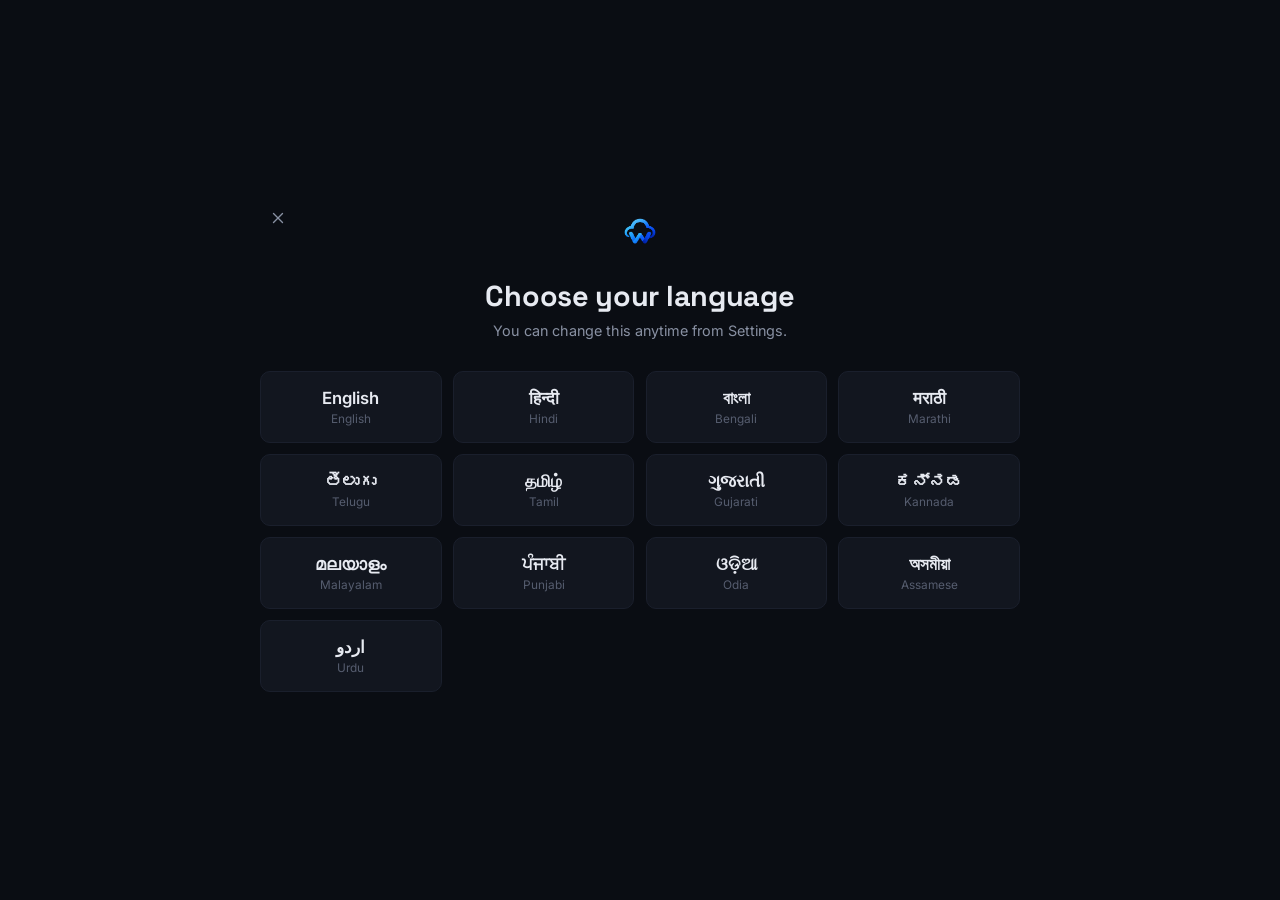
==== index.html @ 0826d4d5 "First Commit" ====
<!DOCTYPE html>
<html lang="en">
<head>
<meta charset="UTF-8">
<meta name="viewport" content="width=device-width, initial-scale=1.0, maximum-scale=1">
<title>WeatherGPT — AI Weather Intelligence & Disaster Response</title>
<link rel="icon" type="image/png" href="logo.png">
<link rel="preconnect" href="https://fonts.googleapis.com">
<link rel="preconnect" href="https://fonts.gstatic.com" crossorigin>
<link href="https://fonts.googleapis.com/css2?family=Space+Grotesk:wght@400;500;600;700&family=Inter:wght@400;500;600;700;800&family=IBM+Plex+Mono:wght@400;500;600&display=swap" rel="stylesheet">
<link rel="stylesheet" href="style.css">
</head>
<body>

<!-- ================= SPLASH / LOADING VIEW ================= -->
<section class="view-splash" id="view-splash" aria-hidden="true">
  <div class="splash-inner">
    <img src="logo.png" alt="WeatherGPT" class="splash-logo">
    <span class="splash-name">WeatherGPT</span>
  </div>
</section>

<svg xmlns="http://www.w3.org/2000/svg" style="display:none">
<symbol id="i-satellite" viewBox="0 0 24 24"><path d="m13.5 6.5-3.148-3.148a1.205 1.205 0 0 0-1.704 0L6.352 5.648a1.205 1.205 0 0 0 0 1.704L9.5 10.5" />
  <path d="M16.5 7.5 19 5" />
  <path d="m17.5 10.5 3.148 3.148a1.205 1.205 0 0 1 0 1.704l-2.296 2.296a1.205 1.205 0 0 1-1.704 0L13.5 14.5" />
  <path d="M9 21a6 6 0 0 0-6-6" />
  <path d="M9.352 10.648a1.205 1.205 0 0 0 0 1.704l2.296 2.296a1.205 1.205 0 0 0 1.704 0l4.296-4.296a1.205 1.205 0 0 0 0-1.704l-2.296-2.296a1.205 1.205 0 0 0-1.704 0z" /></symbol>
<symbol id="i-trending-up" viewBox="0 0 24 24"><path d="M16 7h6v6" />
  <path d="m22 7-8.5 8.5-5-5L2 17" /></symbol>
<symbol id="i-compass" viewBox="0 0 24 24"><circle cx="12" cy="12" r="10" />
  <path d="m16.24 7.76-1.804 5.411a2 2 0 0 1-1.265 1.265L7.76 16.24l1.804-5.411a2 2 0 0 1 1.265-1.265z" /></symbol>
<symbol id="i-alert-triangle" viewBox="0 0 24 24"><path d="m21.73 18-8-14a2 2 0 0 0-3.48 0l-8 14A2 2 0 0 0 4 21h16a2 2 0 0 0 1.73-3" />
  <path d="M12 9v4" />
  <path d="M12 17h.01" /></symbol>
<symbol id="i-backpack" viewBox="0 0 24 24"><path d="M4 10a4 4 0 0 1 4-4h8a4 4 0 0 1 4 4v10a2 2 0 0 1-2 2H6a2 2 0 0 1-2-2z" />
  <path d="M8 10h8" />
  <path d="M8 18h8" />
  <path d="M8 22v-6a2 2 0 0 1 2-2h4a2 2 0 0 1 2 2v6" />
  <path d="M9 6V4a2 2 0 0 1 2-2h2a2 2 0 0 1 2 2v2" /></symbol>
<symbol id="i-wheat" viewBox="0 0 24 24"><path d="M2 22 16 8" />
  <path d="M3.47 12.53 5 11l1.53 1.53a3.5 3.5 0 0 1 0 4.94L5 19l-1.53-1.53a3.5 3.5 0 0 1 0-4.94Z" />
  <path d="M7.47 8.53 9 7l1.53 1.53a3.5 3.5 0 0 1 0 4.94L9 15l-1.53-1.53a3.5 3.5 0 0 1 0-4.94Z" />
  <path d="M11.47 4.53 13 3l1.53 1.53a3.5 3.5 0 0 1 0 4.94L13 11l-1.53-1.53a3.5 3.5 0 0 1 0-4.94Z" />
  <path d="M20 2h2v2a4 4 0 0 1-4 4h-2V6a4 4 0 0 1 4-4Z" />
  <path d="M11.47 17.47 13 19l-1.53 1.53a3.5 3.5 0 0 1-4.94 0L5 19l1.53-1.53a3.5 3.5 0 0 1 4.94 0Z" />
  <path d="M15.47 13.47 17 15l-1.53 1.53a3.5 3.5 0 0 1-4.94 0L9 15l1.53-1.53a3.5 3.5 0 0 1 4.94 0Z" />
  <path d="M19.47 9.47 21 11l-1.53 1.53a3.5 3.5 0 0 1-4.94 0L13 11l1.53-1.53a3.5 3.5 0 0 1 4.94 0Z" /></symbol>
<symbol id="i-footprints" viewBox="0 0 24 24"><path d="M4 16v-2.38C4 11.5 2.97 10.5 3 8c.03-2.72 1.49-6 4.5-6C9.37 2 10 3.8 10 5.5c0 3.11-2 5.66-2 8.68V16a2 2 0 1 1-4 0Z" />
  <path d="M20 20v-2.38c0-2.12 1.03-3.12 1-5.62-.03-2.72-1.49-6-4.5-6C14.63 6 14 7.8 14 9.5c0 3.11 2 5.66 2 8.68V20a2 2 0 1 0 4 0Z" />
  <path d="M16 17h4" />
  <path d="M4 13h4" /></symbol>
<symbol id="i-plane" viewBox="0 0 24 24"><path d="M17.8 19.2 16 11l3.5-3.5C21 6 21.5 4 21 3c-1-.5-3 0-4.5 1.5L13 8 4.8 6.2c-.5-.1-.9.1-1.1.5l-.3.5c-.2.5-.1 1 .3 1.3L9 12l-2 3H4l-1 1 3 2 2 3 1-1v-3l3-2 3.5 5.3c.3.4.8.5 1.3.3l.5-.2c.4-.3.6-.7.5-1.2z" /></symbol>
<symbol id="i-waves" viewBox="0 0 24 24"><path d="M2 12q2.5 2 5 0t5 0 5 0 5 0" />
  <path d="M2 19q2.5 2 5 0t5 0 5 0 5 0" />
  <path d="M2 5q2.5 2 5 0t5 0 5 0 5 0" /></symbol>
<symbol id="i-party-popper" viewBox="0 0 24 24"><path d="M5.8 11.3 2 22l10.7-3.79" />
  <path d="M4 3h.01" />
  <path d="M22 8h.01" />
  <path d="M15 2h.01" />
  <path d="M22 20h.01" />
  <path d="m22 2-2.24.75a2.9 2.9 0 0 0-1.96 3.12c.1.86-.57 1.63-1.45 1.63h-.38c-.86 0-1.6.6-1.76 1.44L14 10" />
  <path d="m22 13-.82-.33c-.86-.34-1.82.2-1.98 1.11c-.11.7-.72 1.22-1.43 1.22H17" />
  <path d="m11 2 .33.82c.34.86-.2 1.82-1.11 1.98C9.52 4.9 9 5.52 9 6.23V7" />
  <path d="M11 13c1.93 1.93 2.83 4.17 2 5-.83.83-3.07-.07-5-2-1.93-1.93-2.83-4.17-2-5 .83-.83 3.07.07 5 2Z" /></symbol>
<symbol id="i-flask-conical" viewBox="0 0 24 24"><path d="M14 2v6a2 2 0 0 0 .245.96l5.51 10.08A2 2 0 0 1 18 22H6a2 2 0 0 1-1.755-2.96l5.51-10.08A2 2 0 0 0 10 8V2" />
  <path d="M6.453 15h11.094" />
  <path d="M8.5 2h7" /></symbol>
<symbol id="i-landmark" viewBox="0 0 24 24"><path d="M10 18v-7" />
  <path d="M11.119 2.205a2 2 0 0 1 1.762 0l7.84 3.846A.5.5 0 0 1 20.5 7h-17a.5.5 0 0 1-.22-.949z" />
  <path d="M14 18v-7" />
  <path d="M18 18v-7" />
  <path d="M3 22h18" />
  <path d="M6 18v-7" /></symbol>
<symbol id="i-ambulance" viewBox="0 0 24 24"><path d="M10 10H6" />
  <path d="M14 18V6a2 2 0 0 0-2-2H4a2 2 0 0 0-2 2v11a1 1 0 0 0 1 1h2" />
  <path d="M19 18h2a1 1 0 0 0 1-1v-3.28a1 1 0 0 0-.684-.948l-1.923-.641a1 1 0 0 1-.578-.502l-1.539-3.076A1 1 0 0 0 16.382 8H14" />
  <path d="M8 8v4" />
  <path d="M9 18h6" />
  <circle cx="17" cy="18" r="2" />
  <circle cx="7" cy="18" r="2" /></symbol>
<symbol id="i-users" viewBox="0 0 24 24"><path d="M16 21v-2a4 4 0 0 0-4-4H6a4 4 0 0 0-4 4v2" />
  <path d="M16 3.128a4 4 0 0 1 0 7.744" />
  <path d="M22 21v-2a4 4 0 0 0-3-3.87" />
  <circle cx="9" cy="7" r="4" /></symbol>
<symbol id="i-lock" viewBox="0 0 24 24"><rect width="18" height="11" x="3" y="11" rx="2" ry="2" />
  <path d="M7 11V7a5 5 0 0 1 10 0v4" /></symbol>
<symbol id="i-map-pin" viewBox="0 0 24 24"><path d="M20 10c0 4.993-5.539 10.193-7.399 11.799a1 1 0 0 1-1.202 0C9.539 20.193 4 14.993 4 10a8 8 0 0 1 16 0" />
  <circle cx="12" cy="10" r="3" /></symbol>
<symbol id="i-globe" viewBox="0 0 24 24"><circle cx="12" cy="12" r="10" />
  <path d="M12 2a14.5 14.5 0 0 0 0 20 14.5 14.5 0 0 0 0-20" />
  <path d="M2 12h20" /></symbol>
<symbol id="i-home" viewBox="0 0 24 24"><path d="M15 21v-8a1 1 0 0 0-1-1h-4a1 1 0 0 0-1 1v8" />
  <path d="M3 10a2 2 0 0 1 .709-1.528l7-6a2 2 0 0 1 2.582 0l7 6A2 2 0 0 1 21 10v9a2 2 0 0 1-2 2H5a2 2 0 0 1-2-2z" /></symbol>
<symbol id="i-message-circle" viewBox="0 0 24 24"><path d="M2.992 16.342a2 2 0 0 1 .094 1.167l-1.065 3.29a1 1 0 0 0 1.236 1.168l3.413-.998a2 2 0 0 1 1.099.092 10 10 0 1 0-4.777-4.719" /></symbol>
<symbol id="i-map" viewBox="0 0 24 24"><path d="M14.106 5.553a2 2 0 0 0 1.788 0l3.659-1.83A1 1 0 0 1 21 4.619v12.764a1 1 0 0 1-.553.894l-4.553 2.277a2 2 0 0 1-1.788 0l-4.212-2.106a2 2 0 0 0-1.788 0l-3.659 1.83A1 1 0 0 1 3 19.381V6.618a1 1 0 0 1 .553-.894l4.553-2.277a2 2 0 0 1 1.788 0z" />
  <path d="M15 5.764v15" />
  <path d="M9 3.236v15" /></symbol>
<symbol id="i-bell" viewBox="0 0 24 24"><path d="M10.268 21a2 2 0 0 0 3.464 0" />
  <path d="M3.262 15.326A1 1 0 0 0 4 17h16a1 1 0 0 0 .74-1.673C19.41 13.956 18 12.499 18 8A6 6 0 0 0 6 8c0 4.499-1.411 5.956-2.738 7.326" /></symbol>
<symbol id="i-bar-chart-3" viewBox="0 0 24 24"><path d="M3 3v16a2 2 0 0 0 2 2h16" />
  <path d="M18 17V9" />
  <path d="M13 17V5" />
  <path d="M8 17v-3" /></symbol>
<symbol id="i-menu" viewBox="0 0 24 24"><path d="M4 5h16" />
  <path d="M4 12h16" />
  <path d="M4 19h16" /></symbol>
<symbol id="i-x" viewBox="0 0 24 24"><path d="M18 6 6 18" />
  <path d="m6 6 12 12" /></symbol>
<symbol id="i-mic" viewBox="0 0 24 24"><path d="M12 19v3" />
  <path d="M19 10v2a7 7 0 0 1-14 0v-2" />
  <rect x="9" y="2" width="6" height="13" rx="3" /></symbol>
<symbol id="i-send" viewBox="0 0 24 24"><path d="M14.536 21.686a.5.5 0 0 0 .937-.024l6.5-19a.496.496 0 0 0-.635-.635l-19 6.5a.5.5 0 0 0-.024.937l7.93 3.18a2 2 0 0 1 1.112 1.11z" />
  <path d="m21.854 2.147-10.94 10.939" /></symbol>
<symbol id="i-cloud-rain" viewBox="0 0 24 24"><path d="M4 14.899A7 7 0 1 1 15.71 8h1.79a4.5 4.5 0 0 1 2.5 8.242" />
  <path d="M16 14v6" />
  <path d="M8 14v6" />
  <path d="M12 16v6" /></symbol>
<symbol id="i-zap" viewBox="0 0 24 24"><path d="M15.914 4a1.5 1.5 0 00-2.474-1.561l-9 9A1.5 1.5 0 005.5 14h4.002a.5.5 0 01.471.666L8.086 20a1.5 1.5 0 002.475 1.56l9-9A1.5 1.5 0 0018.5 10h-3.997a.5.5 0 01-.472-.667z" /></symbol>
<symbol id="i-wind" viewBox="0 0 24 24"><path d="M12.8 19.6A2 2 0 1 0 14 16H2" />
  <path d="M17.5 8a2.5 2.5 0 1 1 2 4H2" />
  <path d="M9.8 4.4A2 2 0 1 1 11 8H2" /></symbol>
<symbol id="i-tent" viewBox="0 0 24 24"><path d="M3.5 21 14 3" />
  <path d="M20.5 21 10 3" />
  <path d="M15.5 21 12 15l-3.5 6" />
  <path d="M2 21h20" /></symbol>
<symbol id="i-umbrella" viewBox="0 0 24 24"><path d="M12 13v7a2 2 0 0 0 4 0" />
  <path d="M12 2v2" />
  <path d="M20.992 13a1 1 0 0 0 .97-1.274 10.284 10.284 0 0 0-19.923 0A1 1 0 0 0 3 13z" /></symbol>
<symbol id="i-activity" viewBox="0 0 24 24"><path d="M22 12h-2.48a2 2 0 0 0-1.93 1.46l-2.35 8.36a.25.25 0 0 1-.48 0L9.24 2.18a.25.25 0 0 0-.48 0l-2.35 8.36A2 2 0 0 1 4.49 12H2" /></symbol>
<symbol id="i-thermometer" viewBox="0 0 24 24"><path d="M14 4v10.54a4 4 0 1 1-4 0V4a2 2 0 0 1 4 0Z" /></symbol>
<symbol id="i-snowflake" viewBox="0 0 24 24"><path d="m10 20-1.25-2.5L6 18" />
  <path d="M10 4 8.75 6.5 6 6" />
  <path d="m14 20 1.25-2.5L18 18" />
  <path d="m14 4 1.25 2.5L18 6" />
  <path d="m17 21-3-6h-4" />
  <path d="m17 3-3 6 1.5 3" />
  <path d="M2 12h6.5L10 9" />
  <path d="m20 10-1.5 2 1.5 2" />
  <path d="M22 12h-6.5L14 15" />
  <path d="m4 10 1.5 2L4 14" />
  <path d="m7 21 3-6-1.5-3" />
  <path d="m7 3 3 6h4" /></symbol>
<symbol id="i-luggage" viewBox="0 0 24 24"><path d="M6 20a2 2 0 0 1-2-2V8a2 2 0 0 1 2-2h12a2 2 0 0 1 2 2v10a2 2 0 0 1-2 2" />
  <path d="M8 18V4a2 2 0 0 1 2-2h4a2 2 0 0 1 2 2v14" />
  <path d="M10 20h4" />
  <circle cx="16" cy="20" r="2" />
  <circle cx="8" cy="20" r="2" /></symbol>
<symbol id="i-cloud-fog" viewBox="0 0 24 24"><path d="M4 14.899A7 7 0 1 1 15.71 8h1.79a4.5 4.5 0 0 1 2.5 8.242" />
  <path d="M16 17H7" />
  <path d="M17 21H9" /></symbol>
<symbol id="i-clock" viewBox="0 0 24 24"><circle cx="12" cy="12" r="10" />
  <path d="M12 6v6l4 2" /></symbol>
<symbol id="i-bar-chart" viewBox="0 0 24 24"><path d="M5 21v-6" />
  <path d="M12 21V9" />
  <path d="M19 21V3" /></symbol>
<symbol id="i-calculator" viewBox="0 0 24 24"><rect width="16" height="20" x="4" y="2" rx="2" />
  <line x1="8" x2="16" y1="6" y2="6" />
  <line x1="16" x2="16" y1="14" y2="18" />
  <path d="M16 10h.01" />
  <path d="M12 10h.01" />
  <path d="M8 10h.01" />
  <path d="M12 14h.01" />
  <path d="M8 14h.01" />
  <path d="M12 18h.01" />
  <path d="M8 18h.01" /></symbol>
<symbol id="i-folder" viewBox="0 0 24 24"><path d="M20 20a2 2 0 0 0 2-2V8a2 2 0 0 0-2-2h-7.9a2 2 0 0 1-1.69-.9L9.6 3.9A2 2 0 0 0 7.93 3H4a2 2 0 0 0-2 2v13a2 2 0 0 0 2 2Z" /></symbol>
<symbol id="i-radio-tower" viewBox="0 0 24 24"><path d="M4.9 16.1C1 12.2 1 5.8 4.9 1.9" />
  <path d="M7.8 4.7a6.14 6.14 0 0 0-.8 7.5" />
  <circle cx="12" cy="9" r="2" />
  <path d="M16.2 4.8c2 2 2.26 5.11.8 7.47" />
  <path d="M19.1 1.9a9.96 9.96 0 0 1 0 14.1" />
  <path d="M9.5 18h5" />
  <path d="m8 22 4-11 4 11" /></symbol>
<symbol id="i-triangle-alert" viewBox="0 0 24 24"><path d="m21.73 18-8-14a2 2 0 0 0-3.48 0l-8 14A2 2 0 0 0 4 21h16a2 2 0 0 0 1.73-3" />
  <path d="M12 9v4" />
  <path d="M12 17h.01" /></symbol>
<symbol id="i-hand" viewBox="0 0 24 24"><path d="M18 11V6a2 2 0 0 0-2-2a2 2 0 0 0-2 2" />
  <path d="M14 10V4a2 2 0 0 0-2-2a2 2 0 0 0-2 2v2" />
  <path d="M10 10.5V6a2 2 0 0 0-2-2a2 2 0 0 0-2 2v8" />
  <path d="M18 8a2 2 0 1 1 4 0v6a8 8 0 0 1-8 8h-2c-2.8 0-4.5-.86-5.99-2.34l-3.6-3.6a2 2 0 0 1 2.83-2.82L7 15" /></symbol>
<symbol id="i-sun" viewBox="0 0 24 24"><circle cx="12" cy="12" r="4" />
  <path d="M12 2v2" />
  <path d="M12 20v2" />
  <path d="m4.93 4.93 1.41 1.41" />
  <path d="m17.66 17.66 1.41 1.41" />
  <path d="M2 12h2" />
  <path d="M20 12h2" />
  <path d="m6.34 17.66-1.41 1.41" />
  <path d="m19.07 4.93-1.41 1.41" /></symbol>
<symbol id="i-cloud-sun" viewBox="0 0 24 24"><path d="M12 2v2" />
  <path d="m4.93 4.93 1.41 1.41" />
  <path d="M20 12h2" />
  <path d="m19.07 4.93-1.41 1.41" />
  <path d="M15.947 12.65a4 4 0 0 0-5.925-4.128" />
  <path d="M13 22H7a5 5 0 1 1 4.9-6H13a3 3 0 0 1 0 6Z" /></symbol>
<symbol id="i-cloud" viewBox="0 0 24 24"><path d="M17.5 19H9a7 7 0 1 1 6.71-9h1.79a4.5 4.5 0 1 1 0 9Z" /></symbol>
<symbol id="i-cloud-lightning" viewBox="0 0 24 24"><path d="M6 16.326A7 7 0 1 1 15.71 8h1.79a4.5 4.5 0 0 1 .5 8.973" />
  <path d="m13 12-3 5h4l-3 5" /></symbol>
<symbol id="i-moon" viewBox="0 0 24 24"><path d="M20.985 12.486a9 9 0 1 1-9.473-9.472c.405-.022.617.46.402.803a6 6 0 0 0 8.268 8.268c.344-.215.825-.004.803.401" /></symbol>
<symbol id="i-check" viewBox="0 0 24 24"><path d="M20 6 9 17l-5-5" /></symbol>
<symbol id="i-droplet" viewBox="0 0 24 24"><path d="M12 22a7 7 0 0 0 7-7c0-2-1-3.9-3-5.5s-3.5-4-4-6.5c-.5 2.5-2 4.9-4 6.5C6 11.1 5 13 5 15a7 7 0 0 0 7 7z" /></symbol>
<symbol id="i-droplets" viewBox="0 0 24 24"><path d="M7 16.3c2.2 0 4-1.83 4-4.05 0-1.16-.57-2.26-1.71-3.19S7.29 6.75 7 5.3c-.29 1.45-1.14 2.84-2.29 3.76S3 11.1 3 12.25c0 2.22 1.8 4.05 4 4.05z" />
  <path d="M12.56 6.6A10.97 10.97 0 0 0 14 3.02c.5 2.5 2 4.9 4 6.5s3 3.5 3 5.5a6.98 6.98 0 0 1-11.91 4.97" /></symbol>
<symbol id="i-shield-check" viewBox="0 0 24 24"><path d="M20 13c0 5-3.5 7.5-7.66 8.95a1 1 0 0 1-.67-.01C7.5 20.5 4 18 4 13V6a1 1 0 0 1 1-1c2 0 4.5-1.2 6.24-2.72a1.17 1.17 0 0 1 1.52 0C14.51 3.81 17 5 19 5a1 1 0 0 1 1 1z" />
  <path d="m9 12 2 2 4-4" /></symbol>
<symbol id="i-building-2" viewBox="0 0 24 24"><path d="M10 12h4" />
  <path d="M10 8h4" />
  <path d="M14 21v-3a2 2 0 0 0-4 0v3" />
  <path d="M6 10H4a2 2 0 0 0-2 2v7a2 2 0 0 0 2 2h16a2 2 0 0 0 2-2V9a2 2 0 0 0-2-2h-2" />
  <path d="M6 21V5a2 2 0 0 1 2-2h8a2 2 0 0 1 2 2v16" /></symbol>
<symbol id="i-route" viewBox="0 0 24 24"><circle cx="6" cy="19" r="3" />
  <path d="M9 19h8.5a3.5 3.5 0 0 0 0-7h-11a3.5 3.5 0 0 1 0-7H15" />
  <circle cx="18" cy="5" r="3" /></symbol>
<symbol id="i-navigation" viewBox="0 0 24 24"><polygon points="3 11 22 2 13 21 11 13 3 11" /></symbol>
<symbol id="i-siren" viewBox="0 0 24 24"><path d="M7 18v-6a5 5 0 1 1 10 0v6" />
  <path d="M5 21a1 1 0 0 0 1 1h12a1 1 0 0 0 1-1v-1a2 2 0 0 0-2-2H7a2 2 0 0 0-2 2z" />
  <path d="M21 12h1" />
  <path d="M18.5 4.5 18 5" />
  <path d="M2 12h1" />
  <path d="M12 2v1" />
  <path d="m4.929 4.929.707.707" />
  <path d="M12 12v6" /></symbol>
<symbol id="i-check-circle" viewBox="0 0 24 24"><path d="M21.801 10A10 10 0 1 1 17 3.335" />
  <path d="m9 11 3 3L22 4" /></symbol>
<symbol id="i-chevron-down" viewBox="0 0 24 24"><path d="m6 9 6 6 6-6" /></symbol>
<symbol id="i-chevron-right" viewBox="0 0 24 24"><path d="m9 18 6-6-6-6" /></symbol>
<symbol id="i-edit-3" viewBox="0 0 24 24"><path d="M13 21h8" />
  <path d="M21.174 6.812a1 1 0 0 0-3.986-3.987L3.842 16.174a2 2 0 0 0-.5.83l-1.321 4.352a.5.5 0 0 0 .623.622l4.353-1.32a2 2 0 0 0 .83-.497z" /></symbol>
<symbol id="i-log-out" viewBox="0 0 24 24"><path d="m16 17 5-5-5-5" />
  <path d="M21 12H9" />
  <path d="M9 21H5a2 2 0 0 1-2-2V5a2 2 0 0 1 2-2h4" /></symbol>
<symbol id="i-settings" viewBox="0 0 24 24"><path d="M9.671 4.136a2.34 2.34 0 0 1 4.659 0 2.34 2.34 0 0 0 3.319 1.915 2.34 2.34 0 0 1 2.33 4.033 2.34 2.34 0 0 0 0 3.831 2.34 2.34 0 0 1-2.33 4.033 2.34 2.34 0 0 0-3.319 1.915 2.34 2.34 0 0 1-4.659 0 2.34 2.34 0 0 0-3.32-1.915 2.34 2.34 0 0 1-2.33-4.033 2.34 2.34 0 0 0 0-3.831A2.34 2.34 0 0 1 6.35 6.051a2.34 2.34 0 0 0 3.319-1.915" />
  <circle cx="12" cy="12" r="3" /></symbol>
<symbol id="i-bell-ring" viewBox="0 0 24 24"><path d="M10.268 21a2 2 0 0 0 3.464 0" />
  <path d="M22 8c0-2.3-.8-4.3-2-6" />
  <path d="M3.262 15.326A1 1 0 0 0 4 17h16a1 1 0 0 0 .74-1.673C19.41 13.956 18 12.499 18 8A6 6 0 0 0 6 8c0 4.499-1.411 5.956-2.738 7.326" />
  <path d="M4 2C2.8 3.7 2 5.7 2 8" /></symbol>
<symbol id="i-cloud-sun-rain" viewBox="0 0 24 24"><path d="M12 2v2" />
  <path d="m4.93 4.93 1.41 1.41" />
  <path d="M20 12h2" />
  <path d="m19.07 4.93-1.41 1.41" />
  <path d="M15.947 12.65a4 4 0 0 0-5.925-4.128" />
  <path d="M3 20a5 5 0 1 1 8.9-4H13a3 3 0 0 1 2 5.24" />
  <path d="M11 20v2" />
  <path d="M7 19v2" /></symbol>
<symbol id="i-circle-check-big" viewBox="0 0 24 24"><path d="M21.801 10A10 10 0 1 1 17 3.335" />
  <path d="m9 11 3 3L22 4" /></symbol>
<symbol id="i-radio" viewBox="0 0 24 24"><path d="M16.247 7.761a6 6 0 0 1 0 8.478" />
  <path d="M19.075 4.933a10 10 0 0 1 0 14.134" />
  <path d="M4.925 19.067a10 10 0 0 1 0-14.134" />
  <path d="M7.753 16.239a6 6 0 0 1 0-8.478" />
  <circle cx="12" cy="12" r="2" /></symbol>
</svg>

<!-- ================= LANGUAGE GATE VIEW ================= -->
<section class="view" id="view-language">
  <div class="lang-gate">
    <button class="icon-btn lang-gate-back" id="langGateBack" aria-label="Back" hidden><svg class="icon-md"><use href="#i-x"></use></svg></button>
    <img src="logo.png" alt="WeatherGPT" class="lang-gate-mark">
    <h1 data-i18n="lang_gate_title">Choose your language</h1>
    <p class="lang-gate-sub" data-i18n="lang_gate_sub">You can change this anytime from Settings.</p>
    <div class="lang-grid" id="languageGrid"></div>
  </div>
</section>

<!-- ================= LANDING VIEW ================= -->
<section class="view" id="view-landing">
  <header class="nav">
    <div class="brand">
      <img src="logo.png" alt="WeatherGPT" class="brand-mark">
      <span class="brand-name">WeatherGPT</span>
    </div>
    <nav class="nav-links" id="navLinks">
      <a href="#features" data-i18n="nav_platform">Platform</a>
      <a href="#pillars" data-i18n="nav_intelligence">Intelligence</a>
      <a href="#personas" data-i18n="nav_personas">Who it's for</a>
    </nav>
    <div class="nav-cta">
      <button class="btn btn-ghost" id="btnNavLogin" data-i18n="nav_login">Log in</button>
      <button class="btn btn-primary" id="btnNavStart" data-i18n="nav_start">Get started</button>
    </div>
    <button class="icon-btn nav-hamburger" id="btnNavHamburger" aria-label="Open menu" aria-expanded="false" aria-controls="navLinks">
      <svg class="icon-md"><use href="#i-menu"></use></svg>
    </button>
  </header>

  <main class="hero">
    <div class="hero-copy">
      <p class="eyebrow" data-i18n="hero_eyebrow">Predict · Prepare · Protect · Respond</p>
      <h1><span data-i18n="hero_title_1">The weather has a lot to say.</span><br><span class="accent-text" data-i18n="hero_title_2">WeatherGPT tells you what it means for you.</span></h1>
      <p class="hero-sub" data-i18n="hero_sub">One conversational intelligence layer over radar, satellite, lightning, hydrology and emergency data — turning raw atmosphere into plain-language decisions for citizens, farmers, travelers, researchers and disaster command centres.</p>
      <div class="hero-actions">
        <button class="btn btn-primary btn-lg" id="btnHeroStart" data-i18n="hero_cta_start">Start with WeatherGPT</button>
        <button class="btn btn-outline btn-lg" id="btnHeroDemo" data-i18n="hero_cta_demo">See it answer a question ↓</button>
      </div>
      <div class="hero-trust">
        <div><strong>4</strong><span data-i18n="hero_trust_1">Intelligence pillars</span></div>
        <div><strong>18+</strong><span data-i18n="hero_trust_2">User personas</span></div>
        <div><strong>24/7</strong><span data-i18n="hero_trust_3">Mesh-resilient SOS</span></div>
      </div>
    </div>
    <div class="hero-visual" aria-hidden="true">
      <div class="radar-scope">
        <div class="radar-rings"></div>
        <div class="radar-sweep"></div>
        <div class="radar-blip b1"></div>
        <div class="radar-blip b2"></div>
        <div class="radar-blip b3"></div>
        <div class="scope-readout">
          <span id="scopeTemp">31.4°C</span>
          <small>Kolkata · Live conditions</small>
        </div>
      </div>
      <div class="hero-chips">
        <div class="hero-chip"><span class="icon-tile warn"><svg class="icon"><use href="#i-cloud-lightning"></use></svg></span> Storm cell tracked · <strong>12 min out</strong></div>
        <div class="hero-chip"><span class="icon-tile"><svg class="icon"><use href="#i-waves"></use></svg></span> Flood risk: <strong>Moderate</strong>, Ward 7</div>
        <div class="hero-chip"><span class="icon-tile safe"><svg class="icon"><use href="#i-check"></use></svg></span> Safe run window: <strong>6:10–7:20 AM</strong></div>
      </div>
    </div>
  </main>

  <section class="demo-strip" id="demoStrip">
    <div class="demo-card">
      <span class="demo-q" data-i18n="demo_question">“Should I carry an umbrella when I leave at 6?”</span>
      <span class="demo-a" data-i18n="demo_answer">Rain probability climbs to 68% after 5:40 PM near you — pack it, and leave 10 minutes earlier to beat the heaviest band.</span>
    </div>
  </section>

  <section class="section" id="pillars">
    <h2 class="section-title" data-i18n="pillars_title">Four inseparable pillars</h2>
    <p class="section-sub" data-i18n="pillars_sub">Every feature in WeatherGPT lives inside one of these — from a citizen's umbrella question to a command centre's rescue route.</p>
    <div class="pillars-grid">
      <div class="pillar-card">
        <div class="icon-tile lg"><svg class="icon-lg"><use href="#i-satellite"></use></svg></div>
        <h3 data-i18n="pillar_weather_title">Weather Intelligence</h3>
        <p>Real-time observations, forecasts, radar, satellite and environmental conditions — accessible by conversation.</p>
      </div>
      <div class="pillar-card">
        <div class="icon-tile lg"><svg class="icon-lg"><use href="#i-trending-up"></use></svg></div>
        <h3 data-i18n="pillar_predictive_title">Predictive Intelligence</h3>
        <p>NWP fusion, nowcasting, thunderstorm and lightning tracking, heavy-rainfall and inundation probability.</p>
      </div>
      <div class="pillar-card">
        <div class="icon-tile lg"><svg class="icon-lg"><use href="#i-compass"></use></svg></div>
        <h3 data-i18n="pillar_impact_title">Impact Intelligence</h3>
        <p>Exposure, infrastructure effects, cascading hazard chains, route, shelter and resource implications.</p>
      </div>
      <div class="pillar-card">
        <div class="icon-tile lg warn"><svg class="icon-lg"><use href="#i-alert-triangle"></use></svg></div>
        <h3 data-i18n="pillar_response_title">Response Intelligence</h3>
        <p>Alerts, command dashboards, mesh-resilient SOS, incident prioritization and rescue routing.</p>
      </div>
    </div>
  </section>

  <section class="section" id="features">
    <h2 class="section-title" data-i18n="features_title">One assistant, every kind of weather question</h2>
    <div class="feature-grid">
      <div class="feature-card"><h4>Conversational core</h4><p>Ask naturally, in text or voice, in English or regional languages. Follow-up questions carry context.</p></div>
      <div class="feature-card"><h4>Nowcasting</h4><p>15/30/60/120-minute thunderstorm, lightning and rainfall projections with confidence bands.</p></div>
      <div class="feature-card"><h4>Flood & inundation</h4><p>Rainfall + terrain + drainage + river level fusion to estimate extent, depth and time-to-impact.</p></div>
      <div class="feature-card"><h4>Cascading risk</h4><p>Cyclone → rainfall → flood → road blockage → power/network loss, modeled as a live graph.</p></div>
      <div class="feature-card"><h4>Mesh SOS</h4><p>Battery-aware emergency signalling that relays through nearby devices when networks fail.</p></div>
      <div class="feature-card"><h4>Command centre</h4><p>Hazard, impact, incident and resource views for authorized disaster-management officers.</p></div>
    </div>
  </section>

  <section class="section" id="personas">
    <h2 class="section-title" data-i18n="personas_title">Built for every persona in the chain</h2>
    <div class="persona-row">
      <span class="persona-pill"><svg class="icon"><use href="#i-backpack"></use></svg> Student / commuter</span>
      <span class="persona-pill"><svg class="icon"><use href="#i-wheat"></use></svg> Farmer</span>
      <span class="persona-pill"><svg class="icon"><use href="#i-footprints"></use></svg> Runner</span>
      <span class="persona-pill"><svg class="icon"><use href="#i-plane"></use></svg> Traveler</span>
      <span class="persona-pill"><svg class="icon"><use href="#i-waves"></use></svg> Beachgoer</span>
      <span class="persona-pill"><svg class="icon"><use href="#i-party-popper"></use></svg> Event planner</span>
      <span class="persona-pill"><svg class="icon"><use href="#i-flask-conical"></use></svg> Researcher</span>
      <span class="persona-pill"><svg class="icon"><use href="#i-landmark"></use></svg> Disaster officer</span>
      <span class="persona-pill"><svg class="icon"><use href="#i-siren"></use></svg> Responder</span>
      <span class="persona-pill"><svg class="icon"><use href="#i-users"></use></svg> Parent</span>
    </div>
  </section>

  <footer class="landing-footer">
    <div class="brand"><img src="logo.png" alt="WeatherGPT" class="brand-mark small"><span class="brand-name">WeatherGPT</span></div>
    <p data-i18n="footer_tagline">Decision support, not an autonomous authority. Official warnings and dispatch remain with the relevant institution.</p>
    <p class="copyright">© 2026 WeatherGPT — Prototype interface for demonstration purposes.</p>
  </footer>
</section>

<!-- ================= AUTH VIEW ================= -->
<section class="view view-auth" id="view-auth" hidden>
  <div class="auth-shell">
    <div class="auth-side">
      <div class="brand"><img src="logo.png" alt="WeatherGPT" class="brand-mark"><span class="brand-name">WeatherGPT</span></div>
      <h2 data-i18n="auth_side_title">Weather intelligence, on your terms.</h2>
      <p data-i18n="auth_side_desc">Sign in to save locations, get personalized advisories, and enable emergency SOS features.</p>
      <ul class="auth-points">
        <li><svg class="icon"><use href="#i-lock"></use></svg> <span data-i18n="auth_point_1">Your emergency data is encrypted and access-controlled</span></li>
        <li><svg class="icon"><use href="#i-map-pin"></use></svg> <span data-i18n="auth_point_2">Location used only to personalize your forecast</span></li>
        <li><svg class="icon"><use href="#i-globe"></use></svg> <span data-i18n="auth_point_3">Available in English and regional languages</span></li>
      </ul>
    </div>
    <div class="auth-panel">

      <!-- Step 1: identifier -->
      <div class="auth-step" id="step-identifier">
        <button class="auth-back" id="backToLanding" aria-label="Back">←</button>
        <h3 data-i18n="auth_welcome_title">Log in or sign up</h3>
        <p class="auth-hint" data-i18n="auth_welcome_sub">We'll send a one-time code to verify it's you — no password to remember.</p>

        <div class="segmented" id="authModeSwitch">
          <button class="seg-btn active" data-mode="phone" data-i18n="tab_phone">Phone</button>
          <button class="seg-btn" data-mode="email" data-i18n="tab_email">Email</button>
        </div>

        <label class="field" id="phoneField">
          <span>Mobile number</span>
          <div class="input-with-prefix">
            <span class="prefix">+91</span>
            <input type="tel" id="inputPhone" inputmode="numeric" maxlength="10" placeholder="98765 43210" autocomplete="tel">
          </div>
        </label>

        <label class="field" id="emailField" hidden>
          <span>Email address</span>
          <input type="email" id="inputEmail" placeholder="you@example.com" autocomplete="email">
        </label>

        <p class="field-error" id="identifierError" hidden></p>

        <button class="btn btn-primary btn-block" id="btnSendOtp" data-i18n="btn_send_otp">Send OTP</button>

        <div class="auth-divider"><span>or continue with</span></div>
        <div class="social-row">
          <button class="btn btn-social">Google</button>
          <button class="btn btn-social">Apple</button>
        </div>
        <p class="auth-legal">By continuing you agree to WeatherGPT's Terms and acknowledge the Privacy Notice, including consent settings for SOS location sharing.</p>
      </div>

      <!-- Step 2: OTP -->
      <div class="auth-step" id="step-otp" hidden>
        <button class="auth-back" id="backToIdentifier" aria-label="Back">←</button>
        <h3 data-i18n="otp_title">Enter the code</h3>
        <p class="auth-hint">We sent a 6-digit code to <strong id="otpDestination">+91 98765 43210</strong>. <button class="link-btn" id="btnEditDestination">Edit</button></p>

        <div class="otp-row" id="otpRow">
          <input class="otp-box" maxlength="1" inputmode="numeric" autocomplete="one-time-code" data-i="0">
          <input class="otp-box" maxlength="1" inputmode="numeric" data-i="1">
          <input class="otp-box" maxlength="1" inputmode="numeric" data-i="2">
          <input class="otp-box" maxlength="1" inputmode="numeric" data-i="3">
          <input class="otp-box" maxlength="1" inputmode="numeric" data-i="4">
          <input class="otp-box" maxlength="1" inputmode="numeric" data-i="5">
        </div>
        <p class="field-error" id="otpError" hidden>That code didn't match. Try again or resend.</p>
        <p class="otp-demo-hint">Prototype mode — enter any 6 digits to continue.</p>

        <button class="btn btn-primary btn-block" id="btnVerifyOtp" data-i18n="btn_verify_otp">Verify & continue</button>
        <p class="resend-row">Didn't get it? <button class="link-btn" id="btnResend" disabled>Resend in <span id="resendTimer">30</span>s</button></p>
      </div>

      <!-- Step 3: quick profile -->
      <div class="auth-step" id="step-profile" hidden>
        <h3 data-i18n="profile_title">A couple of quick things</h3>
        <p class="auth-hint" data-i18n="profile_sub">This helps us personalize your home screen. You can change all of this later.</p>

        <label class="field">
          <span data-i18n="label_name">What should we call you?</span>
          <input type="text" id="inputName" placeholder="Your name">
        </label>

        <label class="field">
          <span data-i18n="label_location">Primary location</span>
          <input type="text" id="inputLocation" placeholder="e.g. Kolkata, West Bengal" value="Kolkata, West Bengal">
        </label>

        <span class="field-label" data-i18n="label_role">I'm mainly here as a</span>
        <div class="role-grid" id="roleGrid">
          <button class="role-card active" data-role="citizen"><svg class="icon"><use href="#i-home"></use></svg><span data-i18n="role_citizen">Citizen</span></button>
          <button class="role-card" data-role="farmer"><svg class="icon"><use href="#i-wheat"></use></svg><span data-i18n="role_farmer">Farmer</span></button>
          <button class="role-card" data-role="traveler"><svg class="icon"><use href="#i-plane"></use></svg><span data-i18n="role_traveler">Traveler</span></button>
          <button class="role-card" data-role="researcher"><svg class="icon"><use href="#i-flask-conical"></use></svg><span data-i18n="role_researcher">Researcher</span></button>
          <button class="role-card" data-role="official"><svg class="icon"><use href="#i-landmark"></use></svg><span data-i18n="role_official">Official</span></button>
        </div>

        <button class="btn btn-primary btn-block" id="btnFinishProfile" data-i18n="btn_finish_profile">Enter WeatherGPT</button>
      </div>

    </div>
  </div>
</section>

<!-- ================= APP SHELL ================= -->
<section class="view view-app" id="view-app" hidden>
  <div class="app-shell">

    <!-- Mobile top bar -->
    <div class="mobile-topbar">
      <button class="icon-btn" id="btnOpenSidebar" aria-label="Open menu"><svg class="icon-md"><use href="#i-menu"></use></svg></button>
      <div class="brand small"><img src="logo.png" alt="WeatherGPT" class="brand-mark small"><span class="brand-name">WeatherGPT</span></div>
      <div class="mobile-topbar-actions">
        <button class="icon-btn js-settings-trigger" id="btnSettingsMobile" aria-label="Settings" aria-haspopup="true" aria-expanded="false"><svg class="icon-md"><use href="#i-settings"></use></svg></button>
        <button class="icon-btn sos-mini" id="btnMobileSOS" aria-label="SOS">SOS</button>
      </div>
    </div>

    <div class="sidebar-scrim" id="sidebarScrim"></div>

    <!-- Sidebar -->
    <aside class="sidebar" id="sidebar">
      <div class="sidebar-head">
        <div class="brand"><img src="logo.png" alt="WeatherGPT" class="brand-mark"><span class="brand-name">WeatherGPT</span></div>
        <button class="icon-btn js-settings-trigger" id="btnSettingsSidebar" aria-label="Settings" aria-haspopup="true" aria-expanded="false"><svg class="icon-md"><use href="#i-settings"></use></svg></button>
        <button class="icon-btn only-mobile" id="btnCloseSidebar" aria-label="Close menu"><svg class="icon-md"><use href="#i-x"></use></svg></button>
      </div>

      <button class="new-chat-btn" id="btnNewChat">
        <span data-i18n="side_new_chat">+ New chat</span>
      </button>

      <nav class="side-nav" id="sideNav">
        <button class="side-link active" data-view="chat"><svg class="icon"><use href="#i-message-circle"></use></svg><span data-i18n="side_chat">Chat</span></button>
        <button class="side-link" data-view="today"><svg class="icon"><use href="#i-cloud-sun"></use></svg><span data-i18n="side_forecast">Today's Forecast</span></button>
        <button class="side-link" data-view="map"><svg class="icon"><use href="#i-map"></use></svg><span data-i18n="side_map">Map & Hazards</span></button>
        <button class="side-link" data-view="alerts"><svg class="icon"><use href="#i-bell"></use></svg><span data-i18n="side_alerts">Alerts</span> <span class="badge" id="alertBadge">3</span></button>
        <button class="side-link" data-view="plan"><svg class="icon"><use href="#i-compass"></use></svg><span data-i18n="side_plan">Plan</span></button>
        <button class="side-link" data-view="climate" id="navClimate" hidden><svg class="icon"><use href="#i-bar-chart-3"></use></svg><span data-i18n="side_climate">Climate & Research</span></button>
        <button class="side-link" data-view="command" id="navCommand" hidden><svg class="icon"><use href="#i-landmark"></use></svg><span data-i18n="side_command">Command Centre</span></button>
        <button class="side-link sos-link" data-view="sos"><svg class="icon"><use href="#i-siren"></use></svg><span data-i18n="side_sos">Emergency SOS</span></button>
      </nav>

      <div class="chat-history" id="chatHistory">
        <p class="side-section-label">Recent chats</p>
        <div id="chatHistoryList"></div>
      </div>

      <button class="side-link profile-link" data-view="profile" id="profileLink">
        <span class="avatar" id="sidebarAvatar">K</span>
        <span class="profile-meta">
          <strong id="sidebarName">Guest User</strong>
          <small id="sidebarLocation">Kolkata, WB</small>
        </span>
      </button>
    </aside>

    <!-- Main content -->
    <main class="main">

      <!-- ===== TODAY'S FORECAST ===== -->
      <section class="panel" id="panel-today" hidden>
        <div class="panel-header">
          <div>
            <h1 id="homeGreeting">Good afternoon, Traveler</h1>
            <p class="muted" id="homeDate">Monday, 24 August 2026</p>
          </div>
          <div class="location-switch">
            <button class="chip-btn" id="btnLocationSwitch"><svg class="icon-sm"><use href="#i-map-pin"></use></svg> <span id="currentLocationLabel">Kolkata, West Bengal</span> <svg class="icon-sm"><use href="#i-chevron-down"></use></svg></button>
          </div>
        </div>

        <div class="hero-weather-card" id="heroWeatherCard">
          <div class="hero-weather-main">
            <div class="hwc-icon" id="hwcIcon"><svg class="icon-lg"><use href="#i-cloud-sun"></use></svg></div>
            <div>
              <div class="hwc-temp" id="hwcTemp">31°</div>
              <div class="hwc-desc" id="hwcDesc">Partly cloudy, humid</div>
              <div class="hwc-feels">Feels like <span id="hwcFeels">35°</span> · H:<span id="hwcHigh">33°</span> L:<span id="hwcLow">27°</span></div>
            </div>
          </div>
          <div class="hwc-grid">
            <div><small>Humidity</small><strong id="hwcHumidity">78%</strong></div>
            <div><small>Wind</small><strong id="hwcWind">14 km/h</strong></div>
            <div><small>Rain chance</small><strong id="hwcRain">62%</strong></div>
            <div><small>UV Index</small><strong id="hwcUv">6 · High</strong></div>
            <div><small>AQI</small><strong id="hwcAqi">96 · Moderate</strong></div>
            <div><small>Pressure</small><strong id="hwcPressure">1006 hPa</strong></div>
          </div>
        </div>

        <div class="section-row">
          <h3 data-i18n="home_hourly_title">Next 24 hours</h3>
        </div>
        <div class="hourly-strip" id="hourlyStrip"></div>

        <div class="section-row">
          <h3 data-i18n="home_week_title">7-day outlook</h3>
        </div>
        <div class="daily-list" id="dailyList"></div>

        <div class="section-row">
          <h3 data-i18n="home_lifestyle_title">For you today</h3>
          <span class="muted small">Based on your profile</span>
        </div>
        <div class="lifestyle-grid" id="lifestyleGrid"></div>

        <div class="section-row">
          <h3 data-i18n="home_alerts_preview_title">Active alerts near you</h3>
          <button class="link-btn" data-goto="alerts"><span data-i18n="view_all">View all</span> →</button>
        </div>
        <div class="alerts-preview" id="alertsPreview"></div>
      </section>

      <!-- ===== CHAT ===== -->
      <section class="panel panel-chat" id="panel-chat">
        <div class="chat-container">
          <div class="chat-messages" id="chatMessages">
            <div class="chat-empty" id="chatEmpty">
              <div class="chat-empty-mark"><img src="logo.png" alt="" class="chat-empty-mark-img"></div>
              <h2>Ask WeatherGPT anything about the sky, the ground, or what to do next.</h2>
              <div class="suggestion-grid" id="suggestionGrid">
                <button class="suggestion-card">Will it rain on my way home at 6?</button>
                <button class="suggestion-card">Which two hours are safest for a run today?</button>
                <button class="suggestion-card">Should I irrigate my field tomorrow morning?</button>
                <button class="suggestion-card">What's the weather risks in the next 3 hours?</button>
                
              </div>
            </div>
          </div>
          <div class="chat-input-wrap">
            <div class="chat-input-bar">
              <button class="icon-btn" id="btnVoice" title="Voice input"><svg class="icon-md"><use href="#i-mic"></use></svg></button>
              <textarea id="chatInput" placeholder="Type here" rows="1"></textarea>
              <button class="icon-btn" id="btnLangChat" title="Language"><svg class="icon-md"><use href="#i-globe"></use></svg></button>
              <button class="send-btn" id="btnSend" aria-label="Send"><svg class="icon-sm"><use href="#i-send"></use></svg></button>
            </div>
            <p class="chat-disclaimer">WeatherGPT gives decision support based on available data — always follow official warnings during active emergencies.</p>
          </div>
        </div>
      </section>

      <!-- ===== MAP ===== -->
      <section class="panel" id="panel-map" hidden>
        <div class="panel-header">
          <div><h1 data-i18n="map_title">Map & Hazard Layers</h1><p class="muted">Radar, satellite, lightning, flood and SOS overlays for your region</p></div>
        </div>
        <div class="map-toolbar" id="mapToolbar">
          <button class="layer-chip active" data-layer="radar"><svg class="icon-sm"><use href="#i-cloud-rain"></use></svg> <span data-i18n="layer_radar">Radar</span></button>
          <button class="layer-chip" data-layer="lightning"><svg class="icon-sm"><use href="#i-zap"></use></svg> <span data-i18n="layer_lightning">Lightning</span></button>
          <button class="layer-chip" data-layer="flood"><svg class="icon-sm"><use href="#i-waves"></use></svg> <span data-i18n="layer_flood">Flood risk</span></button>
          <button class="layer-chip" data-layer="wind"><svg class="icon-sm"><use href="#i-wind"></use></svg> <span data-i18n="layer_wind">Wind</span></button>
          <button class="layer-chip" data-layer="sos"><svg class="icon-sm"><use href="#i-siren"></use></svg> <span data-i18n="layer_sos">SOS heatmap</span></button>
          <button class="layer-chip" data-layer="shelters"><svg class="icon-sm"><use href="#i-tent"></use></svg> <span data-i18n="layer_shelters">Shelters</span></button>
        </div>
        <div class="map-stage" id="mapStage">
          <div class="map-grid" aria-hidden="true"></div>
          <svg class="map-svg" id="mapSvg" viewBox="0 0 800 460" preserveAspectRatio="xMidYMid slice"></svg>
          <div class="map-legend" id="mapLegend"></div>
          <div class="map-time-slider">
            <span>−3h</span>
            <input type="range" min="0" max="6" value="3" id="mapTimeRange">
            <span>+3h (fcst)</span>
          </div>
        </div>
        <div class="map-side-panel" id="mapSidePanel">
          <h4>Layer detail</h4>
          <p id="mapDetailText">Radar shows a moderate-to-heavy rain band moving northeast at ~18 km/h, expected to reach central districts within 40 minutes.</p>
        </div>
      </section>

      <!-- ===== ALERTS ===== -->
      <section class="panel" id="panel-alerts" hidden>
        <div class="panel-header">
          <div><h1 data-i18n="alerts_title">Alerts & Warnings</h1><p class="muted" data-i18n="alerts_sub">Official warnings, watches and personalized advisories</p></div>
        </div>
        <div class="tabs" id="alertTabs">
          <button class="tab active" data-filter="all" data-i18n="tab_all">All</button>
          <button class="tab" data-filter="warning" data-i18n="tab_warnings">Warnings</button>
          <button class="tab" data-filter="watch" data-i18n="tab_watches">Watches</button>
          <button class="tab" data-filter="advisory" data-i18n="tab_advisories">Advisories</button>
        </div>
        <div class="alert-list" id="alertList"></div>
      </section>

      <!-- ===== PLAN ===== -->
      <section class="panel" id="panel-plan" hidden>
        <div class="panel-header">
          <div><h1 data-i18n="plan_title">Plan</h1><p class="muted" data-i18n="plan_sub">Weather-aware tools for travel, farming, fitness and events</p></div>
        </div>
        <div class="tool-tabs" id="toolTabs">
          <button class="tool-tab active" data-tool="travel"><svg class="icon-sm"><use href="#i-plane"></use></svg> <span data-i18n="tab_travel">Travel</span></button>
          <button class="tool-tab" data-tool="agri"><svg class="icon-sm"><use href="#i-wheat"></use></svg> <span data-i18n="tab_agri">Agriculture</span></button>
          <button class="tool-tab" data-tool="fitness"><svg class="icon-sm"><use href="#i-footprints"></use></svg> <span data-i18n="tab_fitness">Fitness</span></button>
          <button class="tool-tab" data-tool="event"><svg class="icon-sm"><use href="#i-party-popper"></use></svg> <span data-i18n="tab_event">Event</span></button>
          <button class="tool-tab" data-tool="marine"><svg class="icon-sm"><use href="#i-waves"></use></svg> <span data-i18n="tab_marine">Marine</span></button>
        </div>

        <div class="tool-panel" id="tool-travel">
          <div class="tool-form">
            <label class="field"><span>Destination</span><input type="text" id="travelDest" placeholder="e.g. Mumbai" value="Mumbai"></label>
            <label class="field"><span>Travel date</span><input type="date" id="travelDate"></label>
            <button class="btn btn-primary" id="btnCheckTravel">Check destination weather</button>
          </div>
          <div class="tool-result" id="travelResult"></div>
        </div>

        <div class="tool-panel" id="tool-agri" hidden>
          <div class="tool-form">
            <label class="field"><span>Crop</span>
              <select id="agriCrop"><option>Rice (paddy)</option><option>Wheat</option><option>Vegetables</option><option>Sugarcane</option></select>
            </label>
            <label class="field"><span>Field location</span><input type="text" id="agriLoc" value="Hooghly, West Bengal"></label>
            <button class="btn btn-primary" id="btnCheckAgri">Get irrigation guidance</button>
          </div>
          <div class="tool-result" id="agriResult"></div>
        </div>

        <div class="tool-panel" id="tool-fitness" hidden>
          <div class="tool-form">
            <label class="field"><span>Activity</span>
              <select id="fitnessActivity"><option>Running</option><option>Cycling</option><option>Outdoor gym</option><option>Walking</option></select>
            </label>
            <button class="btn btn-primary" id="btnCheckFitness">Find safest window</button>
          </div>
          <div class="tool-result" id="fitnessResult"></div>
        </div>

        <div class="tool-panel" id="tool-event" hidden>
          <div class="tool-form event-form">
            <label class="field"><span>Event name</span><input type="text" id="eventName" placeholder="e.g. Priya's Wedding Reception"></label>
            <label class="field"><span>Event type</span>
              <select id="eventType">
                <option>Wedding</option><option>Birthday party</option><option>Corporate event</option>
                <option>Concert / festival</option><option>Sports event</option><option>Religious / cultural</option><option>Other</option>
              </select>
            </label>
            <label class="field"><span>Venue</span>
              <select id="eventVenue">
                <option value="outdoor-open">Outdoor — open air</option>
                <option value="outdoor-covered">Outdoor — tented / covered</option>
                <option value="indoor">Indoor</option>
              </select>
            </label>
            <label class="field"><span>Location</span><input type="text" id="eventLoc" value="Kolkata, West Bengal"></label>
            <label class="field"><span>Date</span><input type="date" id="eventDate"></label>
            <label class="field"><span>Start time</span><input type="time" id="eventTime" value="18:00"></label>
            <label class="field"><span>Duration</span>
              <select id="eventDuration"><option value="2">1–2 hours</option><option value="4" selected>2–4 hours</option><option value="8">4–8 hours</option><option value="12">Full day</option></select>
            </label>
            <label class="field"><span>Expected guests</span><input type="number" id="eventGuests" min="1" value="150"></label>
            <label class="field checkbox-field"><input type="checkbox" id="eventBackup"><span>Backup indoor venue available</span></label>
            <button class="btn btn-primary" id="btnCheckEvent">Assess event risk</button>
          </div>
          <div class="tool-result" id="eventResult"></div>
        </div>

        <div class="tool-panel" id="tool-marine" hidden>
          <div class="tool-form">
            <label class="field"><span>Coastal location</span><input type="text" id="marineLoc" value="Digha, West Bengal"></label>
            <button class="btn btn-primary" id="btnCheckMarine">Check sea conditions</button>
          </div>
          <div class="tool-result" id="marineResult"></div>
        </div>
      </section>

      <!-- ===== CLIMATE / RESEARCH ===== -->
      <section class="panel" id="panel-climate" hidden>
        <div class="panel-header">
          <div><h1 data-i18n="climate_title">Climate & Research</h1><p class="muted" data-i18n="climate_sub">Historical trends, anomalies and model access</p></div>
        </div>
        <div class="climate-controls">
          <label class="field"><span data-i18n="label_metric">Metric</span>
            <select id="climateMetric"><option value="rain">Monsoon rainfall</option><option value="temp">Avg. temperature</option><option value="extreme">Extreme-rain days</option></select>
          </label>
          <label class="field"><span data-i18n="label_range">Range</span>
            <select id="climateRange"><option value="10">Last 10 years</option><option value="20" selected>Last 20 years</option><option value="30">Last 30 years</option></select>
          </label>
        </div>
        <div class="chart-card">
          <canvas id="climateChart" height="260"></canvas>
        </div>
        <div class="climate-stats" id="climateStats"></div>
        <div class="climate-note">
          <strong>Reproducibility note:</strong> Dataset v2.3 (synthetic demo) · Model run 2026-08-24T06:00Z · Spatial res. 4 km · This is illustrative data for the prototype, not an official climate record.
        </div>
      </section>

      <!-- ===== COMMAND CENTRE (official role) ===== -->
      <section class="panel" id="panel-command" hidden>
        <div class="panel-header">
          <div><h1 data-i18n="command_title">Emergency Command Centre</h1><p class="muted" data-i18n="command_sub">Situation overview for authorized disaster-management officers</p></div>
          <span class="role-tag"><svg class="icon-sm"><use href="#i-landmark"></use></svg> <span data-i18n="restricted_note_command">Official view</span></span>
        </div>
        <div class="command-stats" id="commandStats"></div>
        <div class="command-grid">
          <div class="command-col">
            <h4>Incident queue <span class="muted small" id="incidentCount"></span></h4>
            <div id="incidentQueue" class="incident-queue"></div>
          </div>
          <div class="command-col">
            <h4>Resource status</h4>
            <div id="resourceStatus" class="resource-status"></div>
            <h4 class="mt">Underserved areas</h4>
            <div id="underservedList" class="underserved-list"></div>
          </div>
        </div>
      </section>

      <!-- ===== SOS ===== -->
      <section class="panel panel-sos" id="panel-sos" hidden>
        <div class="sos-shell">
          <div class="sos-main" id="sosMain">
            <p class="sos-eyebrow" data-i18n="sos_title">EMERGENCY SOS</p>
            <h1 data-i18n="sos_sub">Tap for help. Even offline, we'll try to reach someone.</h1>
            <p class="muted">Tap the button multiple times to signal urgency. WeatherGPT combines your taps with location and hazard context to prioritize your case.</p>

            <button class="sos-button" id="sosButton">
              <span id="sosButtonLabel" data-i18n="sos_button_label">SOS</span>
              <span class="sos-ring r1"></span>
              <span class="sos-ring r2"></span>
            </button>
            <div class="sos-taps">Taps: <strong id="sosTapCount">0</strong> <span id="sosUrgencyLabel" class="urgency-tag">—</span></div>

            <div class="sos-cancel-row" id="sosCancelRow" hidden>
              <p>Sending in <strong id="sosCountdown">5</strong>s…</p>
              <button class="btn btn-outline" id="btnCancelSos" data-i18n="sos_cancel">Cancel</button>
            </div>
          </div>

          <div class="sos-status" id="sosStatus" hidden>
            <h3>Incident status</h3>
            <ol class="sos-lifecycle" id="sosLifecycle"></ol>

            <div class="sos-context">
              <h4>Transmission context</h4>
              <div class="context-grid">
                <div><small>Battery band</small><strong id="ctxBattery">High (82%)</strong></div>
                <div><small>Connectivity</small><strong id="ctxConn">Direct (weak)</strong></div>
                <div><small>Mesh hops</small><strong id="ctxHops">2 nearby devices</strong></div>
                <div><small>Location</small><strong id="ctxLoc">Kolkata · approx.</strong></div>
              </div>
            </div>
            <button class="btn btn-outline btn-block" id="btnResolveSos">Mark as resolved / false alarm</button>
          </div>
        </div>
      </section>

      <!-- ===== PROFILE ===== -->
      <section class="panel" id="panel-profile" hidden>
        <div class="panel-header"><div><h1 data-i18n="profile_settings_title">Profile & Settings</h1><p class="muted">Preferences, accessibility and consent</p></div></div>

        <div class="profile-grid">
          <div class="settings-card">
            <h4>About you</h4>
            <label class="field"><span data-i18n="label_full_name">Name</span><input type="text" id="settingName"></label>
            <label class="field"><span data-i18n="label_location">Primary location</span><input type="text" id="settingLocation"></label>
            <span class="field-label" data-i18n="label_role_pref">Role</span>
            <div class="role-grid" id="settingRoleGrid">
              <button class="role-card" data-role="citizen"><svg class="icon"><use href="#i-home"></use></svg><span data-i18n="role_citizen">Citizen</span></button>
              <button class="role-card" data-role="farmer"><svg class="icon"><use href="#i-wheat"></use></svg><span data-i18n="role_farmer">Farmer</span></button>
              <button class="role-card" data-role="traveler"><svg class="icon"><use href="#i-plane"></use></svg><span data-i18n="role_traveler">Traveler</span></button>
              <button class="role-card" data-role="researcher"><svg class="icon"><use href="#i-flask-conical"></use></svg><span data-i18n="role_researcher">Researcher</span></button>
              <button class="role-card" data-role="official"><svg class="icon"><use href="#i-landmark"></use></svg><span data-i18n="role_official">Official</span></button>
            </div>
          </div>

          <div class="settings-card">
            <h4>Preferences</h4>
            <div class="settings-row"><span data-i18n="label_units">Temperature unit</span>
              <div class="segmented small" id="unitSwitch"><button class="seg-btn active" data-unit="c">°C</button><button class="seg-btn" data-unit="f">°F</button></div>
            </div>
            <div class="settings-row"><span data-i18n="label_language">Language</span>
              <select id="settingLanguage"></select>
            </div>
            <div class="settings-row"><span></span><button class="link-btn" id="btnOpenLanguagePicker">Browse all languages</button></div>
            <div class="settings-row"><span data-i18n="label_theme">Theme</span>
              <div class="segmented small" id="themeSwitch"><button class="seg-btn active" data-theme="dark">Dark</button><button class="seg-btn" data-theme="light">Light</button></div>
            </div>
            <div class="settings-row"><span data-i18n="label_low_data">Low-data mode</span><label class="switch"><input type="checkbox" id="toggleLowData"><span class="slider"></span></label></div>
            <div class="settings-row"><span data-i18n="label_battery_sos">Battery-aware SOS</span><label class="switch"><input type="checkbox" id="toggleBattery" checked><span class="slider"></span></label></div>
          </div>

          <div class="settings-card">
            <h4 data-i18n="label_accessibility">Accessibility</h4>
            <div class="settings-row"><span data-i18n="label_large_text">Large text</span><label class="switch"><input type="checkbox" id="toggleLargeText"><span class="slider"></span></label></div>
            <div class="settings-row"><span data-i18n="label_high_contrast">High contrast</span><label class="switch"><input type="checkbox" id="toggleContrast"><span class="slider"></span></label></div>
            <div class="settings-row"><span data-i18n="label_reduced_motion">Reduced motion</span><label class="switch"><input type="checkbox" id="toggleMotion"><span class="slider"></span></label></div>
            <div class="settings-row"><span>Screen-reader friendly labels</span><label class="switch"><input type="checkbox" id="toggleSR" checked><span class="slider"></span></label></div>
          </div>

          <div class="settings-card">
            <h4>Notifications</h4>
            <div class="settings-row"><span>Severe weather warnings</span><label class="switch"><input type="checkbox" id="notifSevere" checked><span class="slider"></span></label></div>
            <div class="settings-row"><span>Daily forecast summary</span><label class="switch"><input type="checkbox" id="notifDaily" checked><span class="slider"></span></label></div>
            <div class="settings-row"><span>Quiet hours (critical alerts still deliver)</span><label class="switch"><input type="checkbox" id="notifQuiet"><span class="slider"></span></label></div>
          </div>

          <div class="settings-card">
            <h4 data-i18n="label_saved_locations">Saved locations</h4>
            <div id="savedLocationsList" class="saved-locations"></div>
            <div class="add-location-row">
              <input type="text" id="newLocationInput" placeholder="Add a location…">
              <button class="btn btn-outline" id="btnAddLocation" data-i18n="btn_add">Add</button>
            </div>
          </div>

          <div class="settings-card danger-card">
            <h4 data-i18n="danger_zone_title">Session</h4>
            <p class="muted small">Signed in with demo credentials. This is a prototype — no real account is created.</p>
            <button class="btn btn-outline btn-block" id="btnLogout" data-i18n="btn_logout">Log out</button>
          </div>
        </div>
      </section>

    </main>
  </div>
</section>

<!-- Toast -->
<div class="toast" id="toast"></div>

<!-- Location switcher popover -->
<div class="popover" id="locationPopover" hidden>
  <p class="popover-title">Switch location</p>
  <div id="locationPopoverList"></div>
</div>

<!-- Quick settings popover -->
<div class="popover settings-popover" id="settingsPopover" hidden role="menu" aria-label="Settings">
  <p class="popover-title">Settings</p>

  <div class="popover-settings-row">
    <span class="popover-settings-label"><svg class="icon icon-sm"><use href="#i-sun"></use></svg> <span data-i18n="label_theme">Theme</span></span>
    <div class="segmented small" id="quickThemeSwitch">
      <button class="seg-btn" data-theme="dark" type="button">Dark</button>
      <button class="seg-btn" data-theme="light" type="button">Light</button>
    </div>
  </div>

  <div class="popover-settings-row">
    <span class="popover-settings-label"><svg class="icon icon-sm"><use href="#i-globe"></use></svg> <span data-i18n="label_language">Language</span></span>
    <select id="quickLanguageSelect" aria-label="Change language"></select>
  </div>

  <button class="popover-logout-btn" id="quickLogoutBtn" type="button" role="menuitem">
    <svg class="icon icon-sm"><use href="#i-log-out"></use></svg>
    <span data-i18n="btn_logout">Log out</span>
  </button>
</div>

<script src="app.js"></script>
</body>
</html>
---- style.css ----
/* =========================================================
   WEATHERGPT — DESIGN TOKENS
   ========================================================= */
:root{
  --bg: #0a0d13;
  --bg-1: #0d1119;
  --bg-2: #11151f;
  --bg-3: #161b28;
  --panel: #12161f;
  --panel-hover: #171c28;
  --border: #232838;
  --border-soft: #1a1f2c;

  --accent: #4bacce;
  --accent-2: #6d84c2;
  --accent-dim: #17303c;
  --warn: #c98f4e;
  --danger: #c9556a;
  --danger-dim: #2a1620;
  --safe: #45a481;

  --text: #e7eaf1;
  --text-dim: #8991a3;
  --text-faint: #565d6f;

  --font-display: 'Space Grotesk', 'Inter', sans-serif;
  --font-body: 'Inter', sans-serif;
  --font-mono: 'IBM Plex Mono', monospace;

  --radius-sm: 6px;
  --radius: 10px;
  --radius-lg: 14px;
  --radius-full: 999px;
  --shadow: 0 16px 40px -18px rgba(0,0,0,.55);
  --shadow-sm: 0 6px 16px -8px rgba(0,0,0,.4);
}

/* =========================================================
   ICONS (inline SVG sprite, replaces emoji glyphs)
   ========================================================= */
.icon, .icon-sm, .icon-md, .icon-lg, .icon-xl{
  display:inline-block; flex-shrink:0; fill:none; stroke:currentColor;
  stroke-width:1.8; stroke-linecap:round; stroke-linejoin:round;
  vertical-align:-3px;
}
.icon{ width:16px; height:16px; }
.icon-sm{ width:14px; height:14px; }
.icon-md{ width:18px; height:18px; }
.icon-lg{ width:22px; height:22px; }
.icon-xl{ width:28px; height:28px; }

.icon-tile{
  display:flex; align-items:center; justify-content:center; flex-shrink:0;
  width:38px; height:38px; border-radius:var(--radius-sm);
  background:var(--bg-2); border:1px solid var(--border-soft); color:var(--accent);
}
.icon-tile.lg{ width:46px; height:46px; }
.icon-tile.warn{ color:var(--warn); }
.icon-tile.danger{ color:var(--danger); background:var(--danger-dim); border-color:rgba(201,85,106,.25); }
.icon-tile.safe{ color:var(--safe); }

*{box-sizing:border-box;}
html,body{margin:0;padding:0;}
body{
  background:var(--bg);
  color:var(--text);
  font-family:var(--font-body);
  -webkit-font-smoothing:antialiased;
  overflow-x:hidden;
}
body.light-theme{
  --bg:#f5f6f9; --bg-1:#ffffff; --bg-2:#eef0f4; --bg-3:#e5e8ee;
  --panel:#ffffff; --panel-hover:#f3f4f7; --border:#dde1e8; --border-soft:#e7e9ef;
  --text:#171a22; --text-dim:#565e6f; --text-faint:#8991a3;
}
body.large-text{ font-size:18px; }
body.high-contrast{ --border:#4a5a8a; --text-dim:#c4cee6; }
body.reduced-motion *{ animation-duration:.001s !important; transition-duration:.001s !important; }

h1,h2,h3,h4{ font-family:var(--font-display); margin:0; letter-spacing:-.01em; }
p{ margin:0; }
a{ color:inherit; }
.muted{ color:var(--text-dim); }
.small{ font-size:.82rem; }
button, input, select, textarea{ font-family:inherit; color:inherit; }
button{ cursor:pointer; }

::-webkit-scrollbar{ width:8px; height:8px; }
::-webkit-scrollbar-thumb{ background:var(--border); border-radius:8px; }
::-webkit-scrollbar-track{ background:transparent; }

.view[hidden]{ display:none !important; }

/* =========================================================
   SPLASH / LOADING SCREEN
   ========================================================= */
.view-splash{
  position:fixed; inset:0; z-index:9999; display:flex; align-items:center; justify-content:center;
  background:var(--bg); opacity:1; transition:opacity .45s ease;
}
.view-splash[hidden]{ display:none !important; }
.view-splash.splash-fade{ opacity:0; pointer-events:none; }
.splash-inner{ display:flex; flex-direction:column; align-items:center; gap:1rem; }
.splash-logo{
  width:84px; height:84px; object-fit:contain;
  animation:splashPulse 1.7s ease-in-out infinite;
  filter:drop-shadow(0 8px 24px rgba(75,172,206,.25));
}
.splash-name{
  font-family:var(--font-display); font-weight:700; font-size:1.1rem; letter-spacing:-.01em;
  color:var(--text); opacity:0; animation:splashLabelIn .5s ease forwards .2s;
}
@keyframes splashPulse{ 0%,100%{ transform:scale(1); opacity:1; } 50%{ transform:scale(1.06); opacity:.86; } }
@keyframes splashLabelIn{ to{ opacity:1; } }
body.reduced-motion .splash-logo{ animation:none; }
body.reduced-motion .splash-name{ animation:none; opacity:1; }
body.reduced-motion .view-splash{ transition:none; }

/* =========================================================
   LANGUAGE GATE
   ========================================================= */
#view-language{ min-height:100vh; display:flex; align-items:center; justify-content:center; padding:3rem 1.5rem; }
.lang-gate{ position:relative; max-width:760px; width:100%; text-align:center; }
.lang-gate-back{ position:absolute; top:-8px; left:0; }
.lang-gate-mark{ display:block; width:48px; height:48px; margin:0 auto 1.4rem; object-fit:contain; }
.lang-gate h1{ font-family:var(--font-display); font-size:1.8rem; margin-bottom:.5rem; }
.lang-gate-sub{ color:var(--text-dim); margin-bottom:2rem; font-size:.9rem; }
.lang-grid{ display:grid; grid-template-columns:repeat(auto-fill, minmax(150px,1fr)); gap:.7rem; }
.lang-card{
  background:var(--panel); border:1px solid var(--border-soft); border-radius:var(--radius);
  padding:1rem .8rem; display:flex; flex-direction:column; gap:.25rem; align-items:center; text-align:center;
}
.lang-card:hover{ border-color:var(--accent); background:var(--panel-hover); }
.lang-native{ font-size:1.05rem; font-weight:600; color:var(--text); }
.lang-english{ font-size:.74rem; color:var(--text-faint); }

/* =========================================================
   BRAND / RADAR MARK
   ========================================================= */
.brand{ display:flex; align-items:center; gap:10px; }
.brand-name{ font-family:var(--font-display); font-weight:700; font-size:1.15rem; letter-spacing:-.02em; }
.brand.small .brand-name{ font-size:1rem; }

.brand-mark{
  display:block; width:32px; height:32px; object-fit:contain; flex-shrink:0;
}
.brand-mark.small{ width:25px; height:25px; }
@keyframes spin{ to{ transform:rotate(360deg); } }

/* =========================================================
   BUTTONS / FIELDS (shared)
   ========================================================= */
.btn{
  border:1px solid transparent; border-radius:var(--radius-sm); padding:.62rem 1.1rem;
  font-weight:600; font-size:.88rem; display:inline-flex; align-items:center; justify-content:center; gap:.45rem;
  transition:background .15s ease, border-color .15s ease, color .15s ease, opacity .15s ease;
}
.btn:active{ opacity:.85; }
.btn:focus-visible{ outline:2px solid var(--accent); outline-offset:2px; }
.btn-primary{ background:var(--accent); color:#04141c; }
.btn-primary:hover{ background:#5cb9d9; }
.btn-ghost{ background:transparent; color:var(--text); border-color:transparent; }
.btn-ghost:hover{ background:var(--bg-2); }
.btn-outline{ background:transparent; border-color:var(--border); color:var(--text); }
.btn-outline:hover{ border-color:var(--accent); color:var(--accent); }
.btn-lg{ padding:.8rem 1.5rem; font-size:.95rem; }
.btn-block{ width:100%; }
.btn-social{ flex:1; background:var(--bg-2); border:1px solid var(--border); border-radius:var(--radius-sm); padding:.6rem; font-weight:600; display:inline-flex; align-items:center; justify-content:center; gap:.5rem; }
.btn-social:hover{ border-color:var(--accent); }

.link-btn{ background:none; border:none; color:var(--accent); font-weight:600; padding:0; text-decoration:underline; text-underline-offset:2px; }

.icon-btn{
  width:36px; height:36px; border-radius:var(--radius-sm); background:transparent; border:1px solid transparent;
  color:var(--text-dim); display:flex; align-items:center; justify-content:center; flex-shrink:0;
}
.icon-btn:hover{ background:var(--bg-2); color:var(--text); }
.icon-btn:focus-visible{ outline:2px solid var(--accent); outline-offset:1px; }

.field{ display:flex; flex-direction:column; gap:.4rem; margin-bottom:1rem; }
.field[hidden]{ display:none !important; }
.field span, .field-label{ font-size:.82rem; color:var(--text-dim); font-weight:600; }
.field-label{ display:block; margin:.2rem 0 .6rem; }
.field input, .field select{
  background:var(--bg-2); border:1px solid var(--border); border-radius:10px; padding:.7rem .85rem;
  color:var(--text); font-size:.95rem; outline:none; transition:border-color .15s;
}
.field input:focus, .field select:focus{ border-color:var(--accent); }
.input-with-prefix{ display:flex; align-items:center; background:var(--bg-2); border:1px solid var(--border); border-radius:10px; overflow:hidden; }
.input-with-prefix:focus-within{ border-color:var(--accent); }
.input-with-prefix .prefix{ padding:.7rem .7rem .7rem .9rem; color:var(--text-dim); font-family:var(--font-mono); border-right:1px solid var(--border); }
.input-with-prefix input{ border:none; background:transparent; flex:1; padding:.7rem .8rem; outline:none; font-size:.95rem; color:var(--text); }
.field-error{ color:var(--danger); font-size:.85rem; margin:-.5rem 0 .8rem; }

.chip-btn{
  background:var(--bg-2); border:1px solid var(--border); border-radius:var(--radius-full); padding:.5rem .95rem;
  font-weight:600; font-size:.84rem; color:var(--text); display:inline-flex; align-items:center; gap:.4rem;
}
.chip-btn:hover{ border-color:var(--accent); }

.badge{ background:var(--danger); color:#fff; font-size:.68rem; font-weight:700; border-radius:var(--radius-full); padding:.1rem .45rem; margin-left:auto; line-height:1.5; }

/* =========================================================
   LANDING
   ========================================================= */
.nav{
  display:flex; align-items:center; justify-content:space-between; padding:1.1rem 4vw;
  max-width:1400px; margin:0 auto; position:sticky; top:0; z-index:50;
  backdrop-filter:blur(10px); background:rgba(10,13,19,.78); border-bottom:1px solid var(--border-soft);
}
body.light-theme .nav{ background:rgba(245,246,249,.85); }
.nav-links{ display:flex; gap:2rem; }
.nav-links a{ text-decoration:none; color:var(--text-dim); font-weight:600; font-size:.92rem; }
.nav-links a:hover{ color:var(--text); }
.nav-cta{ display:flex; gap:.6rem; }
.nav-hamburger{ display:none; }

.hero{
  display:grid; grid-template-columns:1.1fr .9fr; gap:3rem; align-items:center;
  max-width:1400px; margin:0 auto; padding:4vw 4vw 5rem;
}
.eyebrow{ font-family:var(--font-mono); letter-spacing:.12em; text-transform:uppercase; color:var(--accent); font-size:.78rem; margin-bottom:1rem; }
.hero h1{ font-size:clamp(2.1rem, 4.4vw, 3.4rem); line-height:1.08; font-weight:700; margin-bottom:1.2rem; }
.accent-text{ background:linear-gradient(120deg, var(--accent), var(--accent-2)); -webkit-background-clip:text; background-clip:text; color:transparent; }
.hero-sub{ color:var(--text-dim); font-size:1.05rem; line-height:1.6; max-width:52ch; margin-bottom:1.8rem; }
.hero-actions{ display:flex; gap:.9rem; flex-wrap:wrap; margin-bottom:2.4rem; }
.hero-trust{ display:flex; gap:2.2rem; }
.hero-trust div{ display:flex; flex-direction:column; }
.hero-trust strong{ font-family:var(--font-display); font-size:1.4rem; color:var(--accent); }
.hero-trust span{ font-size:.78rem; color:var(--text-faint); }

.hero-visual{ position:relative; display:flex; flex-direction:column; align-items:center; gap:1.6rem; min-height:420px; justify-content:center; }
.radar-scope{
  position:relative; width:280px; height:280px; border-radius:50%; flex-shrink:0;
  background:radial-gradient(circle at 50% 40%, #10141f, #090b11 78%);
  border:1px solid var(--border-soft); box-shadow:var(--shadow), inset 0 0 50px rgba(75,172,206,.05);
  display:flex; align-items:center; justify-content:center;
}
.radar-rings{ position:absolute; inset:0; border-radius:50%;
  background:
    repeating-radial-gradient(circle, transparent 0 13.5%, rgba(109,132,194,.12) 13.6% 13.8%, transparent 13.9% 27.5%);
}
.radar-sweep{
  position:absolute; inset:0; border-radius:50%;
  background:conic-gradient(from 0deg, rgba(75,172,206,.4), transparent 28%);
  animation:spin 5s linear infinite;
  -webkit-mask:radial-gradient(circle, transparent 4%, #000 5%);
          mask:radial-gradient(circle, transparent 4%, #000 5%);
}
body.reduced-motion .radar-sweep{ animation:none; }
.radar-blip{ position:absolute; width:6px; height:6px; border-radius:50%; background:var(--accent); animation:blip 2.8s ease-in-out infinite; }
.b1{ top:32%; left:60%; animation-delay:0s; }
.b2{ top:60%; left:38%; background:var(--warn); animation-delay:.6s; }
.b3{ top:45%; left:48%; background:var(--danger); animation-delay:1.2s; }
@keyframes blip{ 0%,100%{ opacity:.3;} 50%{ opacity:.9;} }
body.reduced-motion .radar-blip{ animation:none; opacity:.7; }
.scope-readout{ text-align:center; z-index:2; }
.scope-readout span{ display:block; font-family:var(--font-mono); font-size:1.6rem; font-weight:600; color:var(--text); }
.scope-readout small{ color:var(--text-faint); font-size:.7rem; }

.hero-chips{ display:flex; flex-direction:column; gap:.55rem; width:100%; max-width:320px; }
.hero-chip{
  display:flex; align-items:center; gap:.65rem; background:var(--panel); border:1px solid var(--border-soft);
  border-radius:var(--radius); padding:.65rem .8rem; font-size:.82rem; font-weight:500; color:var(--text-dim);
}
.hero-chip strong{ color:var(--text); font-weight:600; }
.hero-chip .icon-tile{ width:30px; height:30px; }

.demo-strip{ display:flex; justify-content:center; padding:0 4vw 5rem; }
.demo-card{
  max-width:900px; width:100%; background:var(--panel); border:1px solid var(--border-soft);
  border-radius:var(--radius-lg); padding:1.6rem 2rem; box-shadow:var(--shadow);
  display:flex; flex-direction:column; gap:.7rem;
}
.demo-q{ font-family:var(--font-display); font-size:1.15rem; color:var(--accent); }
.demo-a{ color:var(--text-dim); line-height:1.6; }

.section{ max-width:1300px; margin:0 auto; padding:2rem 4vw 5rem; }
.section-title{ font-size:clamp(1.6rem,3vw,2.3rem); text-align:center; margin-bottom:.6rem; }
.section-sub{ text-align:center; color:var(--text-dim); max-width:60ch; margin:0 auto 3rem; }

.pillars-grid{ display:grid; grid-template-columns:repeat(4,1fr); gap:1.2rem; }
.pillar-card{ background:var(--panel); border:1px solid var(--border-soft); border-radius:var(--radius); padding:1.5rem; transition:border-color .2s; }
.pillar-card:hover{ border-color:var(--accent); }
.pillar-card .icon-tile{ margin-bottom:1rem; }
.pillar-card h3{ font-size:1.02rem; margin-bottom:.5rem; }
.pillar-card p{ color:var(--text-dim); font-size:.87rem; line-height:1.55; }

.feature-grid{ display:grid; grid-template-columns:repeat(3,1fr); gap:1.1rem; }
.feature-card{ background:var(--bg-1); border:1px solid var(--border-soft); border-radius:var(--radius); padding:1.3rem 1.4rem; }
.feature-card h4{ font-size:.96rem; margin-bottom:.4rem; color:var(--accent-2); }
.feature-card p{ color:var(--text-dim); font-size:.85rem; line-height:1.55; }

.persona-row{ display:flex; flex-wrap:wrap; gap:.6rem; justify-content:center; }
.persona-pill{ display:inline-flex; align-items:center; gap:.45rem; background:var(--bg-1); border:1px solid var(--border-soft); border-radius:var(--radius-full); padding:.5rem 1rem; font-size:.83rem; font-weight:600; color:var(--text-dim); }

.landing-footer{ border-top:1px solid var(--border-soft); padding:3rem 4vw; text-align:center; color:var(--text-faint); font-size:.82rem; display:flex; flex-direction:column; align-items:center; gap:.8rem; }
.landing-footer .brand{ justify-content:center; margin-bottom:.4rem; }
.copyright{ opacity:.7; }

/* =========================================================
   AUTH
   ========================================================= */
.view-auth{ min-height:100vh; display:flex; }
.auth-shell{ display:grid; grid-template-columns:1fr 1fr; width:100%; min-height:100vh; }
.auth-side{
  background:radial-gradient(circle at 20% 20%, #121722, var(--bg) 60%);
  border-right:1px solid var(--border-soft);
  padding:4rem 3.5rem; display:flex; flex-direction:column; justify-content:center; gap:1.4rem;
}
.auth-side h2{ font-size:2.1rem; line-height:1.2; }
.auth-side p{ color:var(--text-dim); max-width:38ch; line-height:1.6; }
.auth-points{ list-style:none; padding:0; margin-top:1rem; display:flex; flex-direction:column; gap:.8rem; color:var(--text-dim); font-size:.88rem; }
.auth-points li{ display:flex; align-items:center; gap:.65rem; }

.auth-panel{ display:flex; align-items:center; justify-content:center; padding:3rem 2rem; }
.auth-step{ width:100%; max-width:400px; position:relative; }
.auth-step h3{ font-size:1.5rem; margin-bottom:.5rem; }
.auth-hint{ color:var(--text-dim); font-size:.9rem; margin-bottom:1.6rem; line-height:1.5; }
.auth-back{ background:none; border:1px solid var(--border); border-radius:8px; width:34px; height:34px; color:var(--text); margin-bottom:1.2rem; }
.auth-back:hover{ border-color:var(--accent); }

.segmented{ display:inline-flex; background:var(--bg-2); border:1px solid var(--border); border-radius:var(--radius-full); padding:3px; margin-bottom:1.2rem; }
.segmented.small{ margin-bottom:0; }
.seg-btn{ border:none; background:transparent; color:var(--text-dim); font-weight:600; font-size:.83rem; padding:.4rem 1rem; border-radius:var(--radius-full); }
.seg-btn.active{ background:var(--accent); color:#04141c; }

.auth-divider{ display:flex; align-items:center; gap:.8rem; color:var(--text-faint); font-size:.8rem; margin:1.2rem 0; }
.auth-divider::before, .auth-divider::after{ content:''; flex:1; height:1px; background:var(--border); }
.social-row{ display:flex; gap:.8rem; margin-bottom:1.4rem; }
.auth-legal{ font-size:.75rem; color:var(--text-faint); line-height:1.5; }

.otp-row{ display:flex; gap:.6rem; margin-bottom:.8rem; }
.otp-box{
  width:100%; aspect-ratio:1; text-align:center; font-size:1.4rem; font-family:var(--font-mono);
  background:var(--bg-2); border:1px solid var(--border); border-radius:10px; color:var(--text); outline:none;
}
.otp-box:focus{ border-color:var(--accent); box-shadow:0 0 0 3px rgba(75,172,206,.15); }
.otp-demo-hint{ font-size:.78rem; color:var(--text-faint); margin-bottom:1.4rem; }
.resend-row{ text-align:center; margin-top:1rem; color:var(--text-dim); font-size:.85rem; }
.resend-row .link-btn:disabled{ color:var(--text-faint); text-decoration:none; }

.role-grid{ display:grid; grid-template-columns:repeat(3,1fr); gap:.6rem; margin-bottom:1.6rem; }
.role-card{ background:var(--bg-2); border:1px solid var(--border); border-radius:var(--radius); padding:.9rem .5rem; display:flex; flex-direction:column; align-items:center; gap:.5rem; font-size:.78rem; font-weight:600; color:var(--text-dim); }
.role-card .icon{ width:18px; height:18px; }
.role-card.active{ border-color:var(--accent); color:var(--accent); background:rgba(75,172,206,.08); }

/* =========================================================
   APP SHELL
   ========================================================= */
.app-shell{ display:flex; height:100vh; height:100dvh; overflow:hidden; }

.mobile-topbar{ display:none; }

.sidebar{
  width:272px; flex-shrink:0; background:var(--bg-1); border-right:1px solid var(--border-soft);
  display:flex; flex-direction:column; padding:1rem .9rem; gap:.9rem; height:100vh; overflow-y:auto;
}
.sidebar-head{ display:flex; align-items:center; justify-content:space-between; padding:.3rem .3rem .2rem; }
.only-mobile{ display:none; }

.new-chat-btn{
  background:var(--bg-2); border:1px solid var(--border); border-radius:12px; padding:.7rem .9rem;
  font-weight:600; text-align:left; color:var(--text);
}
.new-chat-btn:hover{ border-color:var(--accent); color:var(--accent); }

.side-nav{ display:flex; flex-direction:column; gap:.15rem; }
.side-link{
  display:flex; align-items:center; gap:.75rem; background:transparent; border:none; text-align:left;
  padding:.6rem .7rem; border-radius:var(--radius-sm); color:var(--text-dim); font-weight:600; font-size:.87rem;
}
.side-link .icon{ width:17px; height:17px; flex-shrink:0; }
.side-link:hover{ background:var(--bg-2); color:var(--text); }
.side-link.active{ background:var(--bg-2); color:var(--accent); }
.side-link.sos-link{ color:var(--danger); }
.side-link.sos-link:hover{ background:var(--danger-dim); }

.chat-history{ flex:1; overflow-y:auto; margin-top:.4rem; min-height:60px; }
.side-section-label{ font-size:.72rem; text-transform:uppercase; letter-spacing:.06em; color:var(--text-faint); padding:.4rem .7rem; }
.history-item{ display:block; width:100%; text-align:left; background:transparent; border:none; color:var(--text-dim); padding:.5rem .7rem; border-radius:8px; font-size:.83rem; white-space:nowrap; overflow:hidden; text-overflow:ellipsis; }
.history-item:hover{ background:var(--bg-2); color:var(--text); }

.profile-link{ display:flex; align-items:center; gap:.7rem; background:var(--bg-2); border:1px solid var(--border-soft); border-radius:var(--radius); padding:.6rem .7rem; margin-top:auto; }
.avatar{ width:32px; height:32px; border-radius:50%; background:var(--accent); color:#04141c; font-weight:700; display:flex; align-items:center; justify-content:center; flex-shrink:0; }
.profile-meta{ display:flex; flex-direction:column; align-items:flex-start; overflow:hidden; }
.profile-meta strong{ font-size:.85rem; color:var(--text); white-space:nowrap; overflow:hidden; text-overflow:ellipsis; max-width:150px; }
.profile-meta small{ color:var(--text-faint); font-size:.74rem; }

.main{ flex:1; overflow-y:auto; -webkit-overflow-scrolling:touch; padding:2rem 2.4rem 4rem; }
.panel{ animation:panel-in .18s ease; }
.panel[hidden]{ display:none !important; }
@keyframes panel-in{ from{ opacity:0; transform:translateY(4px); } to{ opacity:1; transform:none; } }
.panel-header{ display:flex; align-items:flex-start; justify-content:space-between; gap:1rem; margin-bottom:1.6rem; flex-wrap:wrap; }
.panel-header h1{ font-size:1.7rem; margin-bottom:.3rem; }
.role-tag{ display:inline-flex; align-items:center; gap:.4rem; background:var(--bg-2); border:1px solid var(--border); border-radius:var(--radius-full); padding:.4rem .9rem; font-size:.8rem; font-weight:600; color:var(--accent-2); height:fit-content; }

.section-row{ display:flex; align-items:center; justify-content:space-between; margin:1.8rem 0 .8rem; }
.section-row h3{ font-size:1.02rem; }

/* ---- Home hero weather card ---- */
.hero-weather-card{
  background:linear-gradient(135deg, #101520, #0c0f16 70%);
  border:1px solid var(--border-soft); border-radius:var(--radius-lg); padding:1.7rem 2rem;
  display:flex; flex-wrap:wrap; gap:1.6rem; justify-content:space-between; align-items:center;
  box-shadow:var(--shadow-sm);
}
.hero-weather-main{ display:flex; align-items:center; gap:1.3rem; }
.hwc-icon{ width:58px; height:58px; display:flex; align-items:center; justify-content:center; flex-shrink:0; border-radius:var(--radius); background:var(--bg-2); border:1px solid var(--border-soft); color:var(--accent); }
.hwc-icon .icon{ width:30px; height:30px; }
.hwc-temp{ font-family:var(--font-display); font-size:3rem; font-weight:700; line-height:1; }
.hwc-desc{ color:var(--text-dim); margin:.3rem 0; }
.hwc-feels{ font-size:.85rem; color:var(--text-faint); }
.hwc-grid{ display:grid; grid-template-columns:repeat(3,1fr); gap:1.1rem 1.8rem; }
.hwc-grid div{ display:flex; flex-direction:column; gap:.2rem; }
.hwc-grid small{ color:var(--text-faint); font-size:.71rem; text-transform:uppercase; letter-spacing:.04em; }
.hwc-grid strong{ font-family:var(--font-mono); font-size:.96rem; }

.hourly-strip{ display:flex; gap:.6rem; overflow-x:auto; padding-bottom:.4rem; }
.hour-card{ flex:0 0 auto; background:var(--panel); border:1px solid var(--border-soft); border-radius:var(--radius); padding:.8rem .9rem; text-align:center; min-width:72px; }
.hour-card .h-time{ font-size:.71rem; color:var(--text-faint); }
.hour-card .h-icon{ display:flex; align-items:center; justify-content:center; margin:.5rem 0; color:var(--accent); }
.hour-card .h-icon .icon{ width:18px; height:18px; }
.hour-card .h-temp{ font-family:var(--font-mono); font-weight:600; font-size:.88rem; }
.hour-card .h-rain{ display:flex; align-items:center; justify-content:center; gap:.2rem; font-size:.7rem; color:var(--accent); margin-top:.3rem; }
.hour-card .h-rain .icon{ width:11px; height:11px; }

.daily-list{ display:flex; flex-direction:column; border:1px solid var(--border-soft); border-radius:var(--radius); overflow:hidden; }
.day-row{ display:grid; grid-template-columns:110px 1fr auto 90px; align-items:center; gap:1rem; padding:.75rem 1.1rem; border-bottom:1px solid var(--border-soft); background:var(--panel); }
.day-row:last-child{ border-bottom:none; }
.day-row .d-name{ grid-column:1; font-weight:600; font-size:.88rem; }
.day-row .d-icon{ grid-column:2; display:flex; align-items:center; justify-content:center; color:var(--accent); }
.day-row .d-icon .icon{ width:17px; height:17px; }
.day-row .d-bar-wrap{ grid-column:3; height:5px; background:var(--bg-3); border-radius:var(--radius-full); position:relative; }
.day-row .d-bar{ position:absolute; height:100%; border-radius:var(--radius-full); background:var(--accent-2); }
.day-row .d-temps{ grid-column:4; font-family:var(--font-mono); font-size:.84rem; text-align:right; white-space:nowrap; }
.day-row .d-temps .lo{ color:var(--text-faint); }

.lifestyle-grid{ display:grid; grid-template-columns:repeat(auto-fill, minmax(210px,1fr)); gap:.9rem; }
.life-card{ background:var(--panel); border:1px solid var(--border-soft); border-radius:var(--radius); padding:1.1rem 1.2rem; display:flex; flex-direction:column; gap:.6rem; }
.life-card .lc-top{ display:flex; align-items:center; gap:.65rem; }
.life-card .lc-icon{ width:30px; height:30px; }
.life-card h5{ margin:0; font-size:.9rem; font-family:var(--font-display); }
.life-card p{ color:var(--text-dim); font-size:.81rem; line-height:1.5; }

.alerts-preview{ display:flex; flex-direction:column; gap:.6rem; }

/* ---- Alert cards ---- */
.alert-card{ display:flex; gap:.9rem; align-items:flex-start; background:var(--panel); border:1px solid var(--border-soft); border-left:3px solid var(--warn); border-radius:var(--radius); padding:1rem 1.1rem; }
.alert-card.sev-warning{ border-left-color:var(--danger); }
.alert-card.sev-watch{ border-left-color:var(--warn); }
.alert-card.sev-advisory{ border-left-color:var(--accent-2); }
.alert-body{ flex:1; min-width:0; }
.alert-title{ font-weight:700; font-size:.93rem; margin-bottom:.2rem; }
.alert-meta{ font-size:.75rem; color:var(--text-faint); margin-top:.4rem; font-family:var(--font-mono); }
.alert-sev-tag{ flex-shrink:0; font-size:.66rem; text-transform:uppercase; font-weight:700; letter-spacing:.04em; padding:.2rem .55rem; border-radius:var(--radius-sm); background:var(--bg-3); color:var(--text-dim); height:fit-content; }

.tabs{ display:flex; gap:.5rem; margin-bottom:1.2rem; flex-wrap:wrap; }
.tab{ background:var(--bg-2); border:1px solid var(--border); border-radius:var(--radius-full); padding:.45rem 1rem; font-size:.82rem; font-weight:600; color:var(--text-dim); }
.tab.active{ background:var(--accent); color:#04141c; border-color:var(--accent); }
.alert-list{ display:flex; flex-direction:column; gap:.8rem; }

/* ---- Chat ---- */
.panel-chat{ padding:0; display:flex; flex-direction:column; height:100%; }
.chat-container{ display:flex; flex-direction:column; height:100%; max-width:820px; margin:0 auto; width:100%; }
.chat-messages{ flex:1; overflow-y:auto; padding:2rem 1.4rem 1rem; display:flex; flex-direction:column; gap:1.3rem; }
.chat-empty{ margin:auto; text-align:center; max-width:640px; }
.chat-empty-mark{ width:56px; height:56px; margin:0 auto 1.2rem; display:flex; align-items:center; justify-content:center; }
.chat-empty-mark-img{ width:100%; height:100%; object-fit:contain; }
.chat-empty h2{ font-size:1.3rem; line-height:1.4; margin-bottom:1.6rem; color:var(--text-dim); font-weight:600; }
.suggestion-grid{ display:grid; grid-template-columns:1fr 1fr; gap:.65rem; }
.suggestion-card{ text-align:left; background:var(--panel); border:1px solid var(--border-soft); border-radius:var(--radius); padding:.8rem 1rem; font-size:.84rem; color:var(--text); }
.suggestion-card:hover{ border-color:var(--accent); }

.msg{ display:flex; gap:.8rem; max-width:100%; }
.msg-user{ flex-direction:row-reverse; }
.msg-avatar{ width:28px; height:28px; border-radius:50%; flex-shrink:0; display:flex; align-items:center; justify-content:center; font-size:.82rem; font-weight:700; }
.msg-user .msg-avatar{ background:var(--bg-3); color:var(--text-dim); }
.msg-bot .msg-avatar{ background:var(--bg-2); border:1px solid var(--border-soft); color:var(--accent); }
.msg-bot .msg-avatar .icon{ width:15px; height:15px; }
.msg-bubble{ max-width:76%; padding:.8rem 1rem; border-radius:var(--radius); line-height:1.55; font-size:.9rem; }
.msg-user .msg-bubble{ background:var(--accent-dim); color:var(--text); border-bottom-right-radius:4px; }
.msg-bot .msg-bubble{ background:var(--panel); border:1px solid var(--border-soft); border-bottom-left-radius:4px; }
.msg-bubble p + p{ margin-top:.6rem; }

.typing-dots{ display:flex; gap:4px; padding:.4rem 0; }
.typing-dots span{ width:6px; height:6px; border-radius:50%; background:var(--text-faint); animation:tdot 1.2s infinite; }
.typing-dots span:nth-child(2){ animation-delay:.2s; }
.typing-dots span:nth-child(3){ animation-delay:.4s; }
@keyframes tdot{ 0%,60%,100%{ opacity:.3; transform:translateY(0);} 30%{ opacity:1; transform:translateY(-3px);} }

.mini-weather-card{ margin-top:.7rem; background:var(--bg-2); border:1px solid var(--border-soft); border-radius:var(--radius); padding:.8rem .95rem; display:flex; gap:.9rem; align-items:center; }
.mini-weather-card .mwc-icon{ width:34px; height:34px; display:flex; align-items:center; justify-content:center; flex-shrink:0; color:var(--accent); background:var(--bg-3); border-radius:var(--radius-sm); }
.mini-weather-card .mwc-temp{ font-family:var(--font-mono); font-weight:700; font-size:1.05rem; }
.mini-weather-card .mwc-meta{ color:var(--text-faint); font-size:.75rem; }

.chat-input-wrap{ padding:1rem 1.4rem 1.4rem; }
.chat-input-bar{ display:flex; align-items:flex-end; gap:.5rem; background:var(--panel); border:1px solid var(--border); border-radius:var(--radius-lg); padding:.5rem .6rem; }
.chat-input-bar textarea{ flex:1; resize:none; background:transparent; border:none; outline:none; color:var(--text); font-size:.9rem; padding:.5rem .3rem; max-height:140px; overflow-y:hidden; }
.send-btn{ width:36px; height:36px; border-radius:50%; background:var(--accent); border:none; color:#04141c; display:flex; align-items:center; justify-content:center; flex-shrink:0; }
.send-btn .icon{ width:16px; height:16px; }
.send-btn svg{ transform:rotate(45deg); }
.send-btn:disabled{ opacity:.4; }
.chat-disclaimer{ text-align:center; font-size:.72rem; color:var(--text-faint); margin-top:.6rem; }

/* ---- Map ---- */
.map-toolbar{ display:flex; gap:.6rem; margin-bottom:1rem; flex-wrap:wrap; }
.layer-chip{ display:inline-flex; align-items:center; gap:.4rem; background:var(--bg-2); border:1px solid var(--border); border-radius:var(--radius-full); padding:.5rem 1rem; font-size:.82rem; font-weight:600; color:var(--text-dim); }
.layer-chip.active{ background:rgba(75,172,206,.12); border-color:var(--accent); color:var(--accent); }
.map-stage{ position:relative; border:1px solid var(--border-soft); border-radius:var(--radius-lg); overflow:hidden; height:460px; background:#0a0d13; }
.map-grid{ position:absolute; inset:0; background-image:linear-gradient(rgba(109,132,194,.05) 1px, transparent 1px), linear-gradient(90deg, rgba(109,132,194,.05) 1px, transparent 1px); background-size:32px 32px; }
.map-svg{ position:absolute; inset:0; width:100%; height:100%; }
.map-legend{ position:absolute; top:1rem; right:1rem; background:rgba(10,13,19,.88); border:1px solid var(--border-soft); border-radius:var(--radius-sm); padding:.7rem .9rem; font-size:.75rem; color:var(--text-dim); backdrop-filter:blur(6px); }
.map-legend div{ display:flex; align-items:center; gap:.4rem; margin-bottom:.3rem; }
.legend-dot{ width:7px; height:7px; border-radius:50%; }
.map-time-slider{ position:absolute; bottom:1rem; left:50%; transform:translateX(-50%); display:flex; align-items:center; gap:.7rem; background:rgba(10,13,19,.88); border:1px solid var(--border-soft); border-radius:var(--radius-full); padding:.5rem 1.1rem; font-size:.72rem; color:var(--text-faint); backdrop-filter:blur(6px); }
.map-time-slider input{ width:160px; }
.map-side-panel{ margin-top:1rem; background:var(--panel); border:1px solid var(--border-soft); border-radius:var(--radius); padding:1.1rem 1.3rem; }
.map-side-panel h4{ margin-bottom:.5rem; font-size:.95rem; }
.map-side-panel p{ color:var(--text-dim); font-size:.87rem; line-height:1.6; }

/* ---- Plan tools ---- */
.tool-tabs{ display:flex; gap:.5rem; flex-wrap:wrap; margin-bottom:1.4rem; }
.tool-tab{ display:inline-flex; align-items:center; gap:.4rem; background:var(--bg-2); border:1px solid var(--border); border-radius:var(--radius-full); padding:.55rem 1.1rem; font-size:.84rem; font-weight:600; color:var(--text-dim); }
.tool-tab.active{ background:var(--accent); color:#04141c; border-color:var(--accent); }
.tool-panel[hidden]{ display:none; }
.tool-form{ display:flex; gap:1rem; align-items:flex-end; flex-wrap:wrap; background:var(--panel); border:1px solid var(--border-soft); border-radius:var(--radius); padding:1.2rem 1.4rem; margin-bottom:1.2rem; }
.tool-form .field{ margin-bottom:0; min-width:200px; flex:1; }
.tool-result{ display:none; }
.tool-result.show{ display:block; }

.event-form{ display:grid; grid-template-columns:repeat(3, 1fr); gap:1rem 1.2rem; align-items:end; }
.event-form .field{ min-width:0; flex:none; }
.event-form .checkbox-field{ flex-direction:row; align-items:center; gap:.55rem; padding-bottom:.55rem; }
.event-form .checkbox-field input{ width:16px; height:16px; accent-color:var(--accent); }
.event-form #btnCheckEvent{ grid-column:1/-1; }
@media (max-width: 900px){ .event-form{ grid-template-columns:repeat(2,1fr); } }
@media (max-width: 620px){ .event-form{ grid-template-columns:1fr; } }
.result-card{ background:var(--panel); border:1px solid var(--border-soft); border-radius:var(--radius); padding:1.3rem 1.5rem; }
.result-card h4{ display:flex; align-items:center; gap:.55rem; margin-bottom:.6rem; }
.result-card h4 .icon{ color:var(--accent); }
.result-card p{ color:var(--text-dim); line-height:1.6; margin-bottom:.5rem; }
.result-tags{ display:flex; gap:.5rem; flex-wrap:wrap; margin-top:.8rem; }
.result-tag{ background:var(--bg-2); border:1px solid var(--border); border-radius:var(--radius-full); padding:.3rem .8rem; font-size:.77rem; font-weight:600; }
.result-tag.good{ color:var(--safe); border-color:rgba(69,164,129,.3); }
.result-tag.warn{ color:var(--warn); border-color:rgba(201,143,78,.3); }
.result-tag.bad{ color:var(--danger); border-color:rgba(201,85,106,.3); }

/* ---- Event planner result ---- */
.event-summary{ display:flex; align-items:center; justify-content:space-between; gap:1rem; flex-wrap:wrap; margin-bottom:1.1rem; }
.event-summary-main{ display:flex; align-items:center; gap:.9rem; }
.event-summary-main h4{ margin:0; font-size:1.08rem; }
.event-summary-main .event-when{ color:var(--text-faint); font-size:.78rem; font-family:var(--font-mono); margin-top:.15rem; }
.risk-badge{ display:inline-flex; align-items:center; gap:.4rem; padding:.4rem .85rem; border-radius:var(--radius-full); font-size:.78rem; font-weight:700; text-transform:uppercase; letter-spacing:.03em; flex-shrink:0; }
.risk-badge.low{ background:rgba(69,164,129,.14); color:var(--safe); }
.risk-badge.moderate{ background:rgba(201,143,78,.14); color:var(--warn); }
.risk-badge.high{ background:rgba(201,85,106,.14); color:var(--danger); }

.event-weather-row{ display:grid; grid-template-columns:repeat(4,1fr); gap:.8rem; background:var(--bg-1); border:1px solid var(--border-soft); border-radius:var(--radius); padding:.9rem 1rem; margin-bottom:1.1rem; }
.event-weather-row div{ text-align:center; }
.event-weather-row small{ display:block; color:var(--text-faint); font-size:.68rem; text-transform:uppercase; letter-spacing:.03em; margin-bottom:.25rem; }
.event-weather-row strong{ font-family:var(--font-mono); font-size:.95rem; }

.event-section-label{ font-size:.78rem; font-weight:700; text-transform:uppercase; letter-spacing:.03em; color:var(--text-faint); margin:1.1rem 0 .55rem; }
.checklist{ list-style:none; padding:0; margin:0; display:flex; flex-direction:column; gap:.5rem; }
.checklist li{ display:flex; align-items:flex-start; gap:.65rem; font-size:.86rem; color:var(--text-dim); line-height:1.5; }
.checklist .icon-tile{ width:26px; height:26px; margin-top:1px; }
.checklist .icon-tile .icon{ width:14px; height:14px; }

.day-compare{ display:grid; grid-template-columns:repeat(3,1fr); gap:.7rem; }
.day-compare-card{ background:var(--bg-1); border:1px solid var(--border-soft); border-radius:var(--radius); padding:.9rem; text-align:center; position:relative; }
.day-compare-card.best{ border-color:var(--safe); background:rgba(69,164,129,.06); }
.day-compare-card .dc-label{ font-size:.72rem; color:var(--text-faint); margin-bottom:.4rem; }
.day-compare-card .dc-icon{ color:var(--accent); display:flex; justify-content:center; margin-bottom:.3rem; }
.day-compare-card .dc-icon .icon{ width:20px; height:20px; }
.day-compare-card .dc-temp{ font-family:var(--font-mono); font-weight:700; font-size:1rem; }
.day-compare-card .dc-rain{ font-size:.74rem; color:var(--text-faint); margin-top:.2rem; }
.day-compare-card .dc-best-tag{ position:absolute; top:-9px; left:50%; transform:translateX(-50%); background:var(--safe); color:#041a10; font-size:.62rem; font-weight:700; padding:.12rem .55rem; border-radius:var(--radius-full); text-transform:uppercase; letter-spacing:.03em; }

/* ---- Climate ---- */
.climate-controls{ display:flex; gap:1rem; margin-bottom:1.2rem; flex-wrap:wrap; }
.climate-controls .field{ margin-bottom:0; min-width:200px; }
.chart-card{ background:var(--panel); border:1px solid var(--border-soft); border-radius:var(--radius); padding:1.3rem; margin-bottom:1.2rem; }
.climate-stats{ display:grid; grid-template-columns:repeat(auto-fit,minmax(160px,1fr)); gap:.9rem; margin-bottom:1.2rem; }
.climate-stat{ background:var(--panel); border:1px solid var(--border-soft); border-radius:12px; padding:1rem 1.1rem; }
.climate-stat strong{ display:block; font-family:var(--font-mono); font-size:1.3rem; color:var(--accent); }
.climate-stat span{ font-size:.78rem; color:var(--text-faint); }
.climate-note{ font-size:.78rem; color:var(--text-faint); background:var(--bg-1); border:1px solid var(--border-soft); border-radius:10px; padding:.8rem 1rem; font-family:var(--font-mono); line-height:1.6; }

/* ---- Command Centre ---- */
.command-stats{ display:grid; grid-template-columns:repeat(auto-fit,minmax(160px,1fr)); gap:.9rem; margin-bottom:1.4rem; }
.cstat{ background:var(--panel); border:1px solid var(--border-soft); border-radius:12px; padding:1rem 1.1rem; }
.cstat strong{ display:block; font-family:var(--font-mono); font-size:1.5rem; }
.cstat span{ font-size:.76rem; color:var(--text-faint); }
.command-grid{ display:grid; grid-template-columns:1.3fr 1fr; gap:1.4rem; }
.command-col h4{ font-size:.95rem; margin-bottom:.8rem; }
.command-col h4.mt{ margin-top:1.4rem; }
.incident-queue{ display:flex; flex-direction:column; gap:.6rem; }
.incident-row{ display:flex; align-items:center; gap:.8rem; background:var(--panel); border:1px solid var(--border-soft); border-radius:10px; padding:.7rem .9rem; }
.incident-priority{ width:8px; height:36px; border-radius:4px; flex-shrink:0; }
.incident-priority.p-critical{ background:var(--danger); }
.incident-priority.p-high{ background:var(--warn); }
.incident-priority.p-medium{ background:var(--accent-2); }
.incident-info{ flex:1; }
.incident-info strong{ display:block; font-size:.85rem; }
.incident-info small{ color:var(--text-faint); font-family:var(--font-mono); font-size:.72rem; }
.incident-action{ background:var(--bg-2); border:1px solid var(--border); border-radius:8px; padding:.35rem .7rem; font-size:.75rem; font-weight:600; }
.resource-status{ display:flex; flex-direction:column; gap:.5rem; }
.resource-row{ display:flex; justify-content:space-between; align-items:center; background:var(--panel); border:1px solid var(--border-soft); border-radius:10px; padding:.6rem .9rem; font-size:.85rem; }
.resource-row .r-status{ font-family:var(--font-mono); font-size:.75rem; color:var(--safe); }
.resource-row .r-status.low{ color:var(--warn); }
.underserved-list{ display:flex; flex-direction:column; gap:.4rem; }
.underserved-row{ display:flex; align-items:center; justify-content:space-between; gap:.8rem; background:var(--panel); border:1px solid var(--border-soft); border-radius:var(--radius-sm); padding:.55rem .9rem; font-size:.81rem; color:var(--text-dim); }
.underserved-row .icon{ color:var(--warn); flex-shrink:0; }

/* ---- SOS ---- */
.panel-sos{ display:flex; align-items:center; justify-content:center; min-height:calc(100vh - 4rem); }
.sos-shell{ display:grid; grid-template-columns:1fr 1fr; gap:3rem; max-width:1000px; width:100%; align-items:center; }
.sos-main{ text-align:center; }
.sos-eyebrow{ font-family:var(--font-mono); color:var(--danger); letter-spacing:.1em; font-size:.78rem; margin-bottom:.6rem; }
.sos-main h1{ font-size:1.7rem; margin-bottom:.8rem; }
.sos-main > p.muted{ max-width:44ch; margin:0 auto 2rem; }
.sos-button{
  position:relative; width:150px; height:150px; border-radius:50%; margin:0 auto 1.2rem;
  background:var(--danger); border:none;
  color:#fff; font-family:var(--font-display); font-size:1.4rem; font-weight:700; letter-spacing:.05em;
  box-shadow:0 16px 40px -16px rgba(201,85,106,.55);
}
.sos-ring{ position:absolute; inset:0; border-radius:50%; border:2px solid rgba(201,85,106,.45); animation:ripple 2s ease-out infinite; }
.sos-ring.r2{ animation-delay:1s; }
@keyframes ripple{ 0%{ transform:scale(1); opacity:.8;} 100%{ transform:scale(1.55); opacity:0;} }
body.reduced-motion .sos-ring{ animation:none; opacity:0; }
.sos-taps{ font-size:.92rem; color:var(--text-dim); margin-bottom:1rem; }
.urgency-tag{ margin-left:.5rem; padding:.15rem .6rem; border-radius:var(--radius-full); background:var(--bg-2); font-size:.71rem; font-weight:700; }
.sos-cancel-row{ background:var(--panel); border:1px solid var(--border-soft); border-radius:var(--radius); padding:1rem; display:flex; align-items:center; justify-content:space-between; gap:1rem; }

.sos-status{ background:var(--panel); border:1px solid var(--border-soft); border-radius:var(--radius-lg); padding:1.6rem; }
.sos-status h3{ margin-bottom:1rem; font-size:1.1rem; }
.sos-lifecycle{ list-style:none; margin:0 0 1.4rem; padding:0; display:flex; flex-direction:column; gap:0; }
.sos-lifecycle li{ position:relative; padding:.4rem 0 .9rem 1.8rem; font-size:.85rem; color:var(--text-faint); }
.sos-lifecycle li::before{ content:''; position:absolute; left:0; top:.45rem; width:10px; height:10px; border-radius:50%; background:var(--bg-3); border:2px solid var(--border); }
.sos-lifecycle li::after{ content:''; position:absolute; left:4px; top:1.1rem; bottom:-.4rem; width:2px; background:var(--border); }
.sos-lifecycle li:last-child::after{ display:none; }
.sos-lifecycle li.done{ color:var(--text); }
.sos-lifecycle li.done::before{ background:var(--safe); border-color:var(--safe); }
.sos-lifecycle li.active{ color:var(--accent); font-weight:600; }
.sos-lifecycle li.active::before{ background:var(--accent); border-color:var(--accent); box-shadow:0 0 0 4px rgba(75,172,206,.2); }
.sos-context{ background:var(--bg-1); border:1px solid var(--border-soft); border-radius:var(--radius); padding:1rem; margin-bottom:1.2rem; }
.sos-context h4{ font-size:.85rem; margin-bottom:.7rem; color:var(--text-dim); }
.context-grid{ display:grid; grid-template-columns:1fr 1fr; gap:.8rem; }
.context-grid div small{ display:block; color:var(--text-faint); font-size:.7rem; text-transform:uppercase; }
.context-grid div strong{ font-family:var(--font-mono); font-size:.85rem; }

/* ---- Profile ---- */
.profile-grid{ display:grid; grid-template-columns:repeat(2,1fr); gap:1.2rem; }
.settings-card{ background:var(--panel); border:1px solid var(--border-soft); border-radius:var(--radius); padding:1.4rem 1.5rem; }
.settings-card h4{ margin-bottom:1rem; font-size:1rem; }
.settings-row{ display:flex; align-items:center; justify-content:space-between; padding:.6rem 0; border-bottom:1px solid var(--border-soft); gap:1rem; font-size:.88rem; }
.settings-row:last-child{ border-bottom:none; }
.settings-row select{ background:var(--bg-2); border:1px solid var(--border); border-radius:var(--radius-sm); padding:.4rem .6rem; color:var(--text); }
.danger-card{ border-color:rgba(201,85,106,.25); }

.switch{ position:relative; display:inline-block; width:40px; height:23px; flex-shrink:0; }
.switch input{ opacity:0; width:0; height:0; }
.slider{ position:absolute; cursor:pointer; inset:0; background:var(--bg-3); border:1px solid var(--border); border-radius:var(--radius-full); transition:.2s; }
.slider::before{ content:''; position:absolute; height:16px; width:16px; left:3px; top:3px; background:var(--text-faint); border-radius:50%; transition:.2s; }
.switch input:checked + .slider{ background:var(--accent-dim); border-color:var(--accent); }
.switch input:checked + .slider::before{ transform:translateX(18px); background:var(--accent); }

.saved-locations{ display:flex; flex-direction:column; gap:.5rem; margin-bottom:1rem; }
.saved-location-row{ display:flex; justify-content:space-between; align-items:center; background:var(--bg-2); border:1px solid var(--border-soft); border-radius:var(--radius-sm); padding:.55rem .8rem; font-size:.84rem; }
.saved-location-row span{ display:flex; align-items:center; gap:.5rem; min-width:0; overflow:hidden; text-overflow:ellipsis; white-space:nowrap; }
.saved-location-row span .icon{ color:var(--text-faint); flex-shrink:0; }
.saved-location-row button{ background:none; border:none; color:var(--text-faint); display:flex; align-items:center; justify-content:center; flex-shrink:0; }
.saved-location-row button:hover{ color:var(--danger); }
.add-location-row{ display:flex; gap:.6rem; }
.add-location-row input{ flex:1; background:var(--bg-2); border:1px solid var(--border); border-radius:var(--radius-sm); padding:.55rem .8rem; color:var(--text); }

/* =========================================================
   TOAST / POPOVER
   ========================================================= */
.toast{
  position:fixed; bottom:24px; left:50%; transform:translate(-50%, 20px); background:var(--panel);
  border:1px solid var(--border); color:var(--text); padding:.75rem 1.2rem; border-radius:var(--radius); font-size:.86rem;
  box-shadow:var(--shadow); opacity:0; pointer-events:none; transition:opacity .25s, transform .25s; z-index:500;
}
.toast.show{ opacity:1; transform:translate(-50%,0); }

.popover{ position:fixed; background:var(--panel); border:1px solid var(--border); border-radius:var(--radius); padding:.8rem; box-shadow:var(--shadow); z-index:400; min-width:220px; }
.popover-title{ font-size:.73rem; text-transform:uppercase; letter-spacing:.03em; color:var(--text-faint); padding:.2rem .4rem .5rem; }
.popover button.loc-item{ display:flex; align-items:center; gap:.55rem; width:100%; text-align:left; background:none; border:none; color:var(--text); padding:.5rem .6rem; border-radius:var(--radius-sm); font-size:.86rem; }
.popover button.loc-item:hover{ background:var(--bg-2); }
.popover button.loc-item .icon{ color:var(--text-faint); flex-shrink:0; }

.settings-popover{ width:272px; max-width:calc(100vw - 24px); }
.popover-settings-row{ display:flex; align-items:center; justify-content:space-between; gap:.8rem; padding:.55rem .4rem; border-bottom:1px solid var(--border-soft); }
.popover-settings-row:last-of-type{ border-bottom:none; }
.popover-settings-label{ display:flex; align-items:center; gap:.5rem; font-size:.85rem; color:var(--text); font-weight:600; }
.popover-settings-label .icon{ color:var(--text-faint); flex-shrink:0; }
.settings-popover select{ background:var(--bg-2); border:1px solid var(--border); border-radius:var(--radius-sm); padding:.4rem .55rem; color:var(--text); font-size:.82rem; max-width:120px; }
.popover-logout-btn{
  display:flex; align-items:center; gap:.55rem; width:100%; text-align:left; background:none; border:none;
  color:var(--danger); padding:.65rem .4rem .3rem; margin-top:.3rem; border-top:1px solid var(--border-soft);
  font-size:.86rem; font-weight:600; border-radius:var(--radius-sm);
}
.popover-logout-btn:hover{ background:var(--danger-dim); }
.popover-logout-btn .icon{ flex-shrink:0; }

.sidebar-scrim{ display:none; }

/* =========================================================
   RESPONSIVE
   ========================================================= */
@media (max-width: 1080px){
  .hero{ grid-template-columns:1fr; }
  .hero-visual{ order:-1; min-height:320px; }
  .pillars-grid{ grid-template-columns:repeat(2,1fr); }
  .feature-grid{ grid-template-columns:repeat(2,1fr); }
  .auth-side{ display:none; }
  .auth-shell{ grid-template-columns:1fr; }
  .profile-grid{ grid-template-columns:1fr; }
  .command-grid{ grid-template-columns:1fr; }
  .sos-shell{ grid-template-columns:1fr; }
}

@media (max-width: 760px){
  .nav{ padding:1rem 5vw; position:relative; flex-wrap:wrap; }
  .nav-hamburger{ display:flex; order:3; }
  .nav-cta{ order:2; margin-left:auto; margin-right:.4rem; }
  .nav-links{
    display:flex; flex-direction:column; gap:0; order:4;
    position:absolute; top:100%; left:0; right:0; width:100%;
    background:var(--bg-1); border-bottom:1px solid var(--border-soft);
    padding:.4rem 5vw 1rem; box-shadow:0 16px 28px rgba(0,0,0,.35);
    max-height:0; overflow:hidden; opacity:0; pointer-events:none;
    transition:max-height .25s ease, opacity .2s ease;
  }
  .nav-links.open{ max-height:260px; opacity:1; pointer-events:auto; }
  .nav-links a{ padding:.8rem 0; border-bottom:1px solid var(--border-soft); }
  .nav-links a:last-child{ border-bottom:none; }
  .hero{ padding:2rem 5vw 3rem; }
  .hero-copy{ order:-1; }
  .hero-visual{ order:0; }
  .hero-trust{ gap:1.4rem; flex-wrap:wrap; }
  .hero-chips{ max-width:100%; }
  .section{ padding:1.5rem 5vw 3rem; }
  .pillars-grid, .feature-grid{ grid-template-columns:1fr; }

  .mobile-topbar{
    display:flex; align-items:center; justify-content:space-between; padding:.7rem 1rem;
    border-bottom:1px solid var(--border-soft); background:var(--bg-1); flex-shrink:0; z-index:60;
  }
  .sos-mini{ background:var(--danger); color:#fff; border-radius:var(--radius-full); width:auto; padding:.35rem .8rem; font-size:.72rem; font-weight:700; }
  .mobile-topbar-actions{ display:flex; align-items:center; gap:.4rem; flex-shrink:0; }

  /* Fixed-height column shell: topbar + one scrolling panel at a time.
     Keeps chat's input bar pinned and stops the previous panel from
     lingering underneath the one that just opened. */
  .app-shell{ flex-direction:column; height:100vh; height:100dvh; overflow:hidden; }
  .sidebar{
    position:fixed; top:0; left:0; bottom:0; z-index:80; transform:translateX(-100%);
    transition:transform .25s ease; box-shadow:30px 0 60px rgba(0,0,0,.4); width:82vw; max-width:300px;
  }
  .sidebar.open{ transform:translateX(0); }
  .sidebar-head .brand{ display:none; }
  .only-mobile{ display:flex; margin-left:auto; }
  .sidebar-scrim{ display:none; position:fixed; inset:0; background:rgba(0,0,0,.5); z-index:70; }
  .sidebar-scrim.show{ display:block; }

  .main{ padding:1.1rem 1rem 2rem; flex:1; min-height:0; overflow-y:auto; }
  .panel-sos{ min-height:auto; padding:1.5rem 0; }

  .hero-weather-card{ flex-direction:column; align-items:flex-start; }
  .hwc-grid{ grid-template-columns:repeat(2,1fr); width:100%; }
  .day-row{ grid-template-columns:60px 22px 1fr 70px; gap:.7rem; padding:.7rem .9rem; }

  .chat-messages{ padding:1.2rem .9rem .8rem; }
  .chat-empty h2{ font-size:1.2rem; }
  .suggestion-grid{ grid-template-columns:1fr; }
  .msg-bubble{ max-width:88%; }
  .chat-input-wrap{ padding:.7rem .9rem 1rem; }

  .map-stage{ height:340px; }
  .map-side-panel{ margin-bottom:1rem; }

  .sos-shell{ gap:1.6rem; }
  .sos-button{ width:130px; height:130px; font-size:1.2rem; }

  .auth-panel{ padding:2rem 1.2rem; }
  .role-grid{ grid-template-columns:repeat(2,1fr); }

  .otp-box{ font-size:1.1rem; }
}
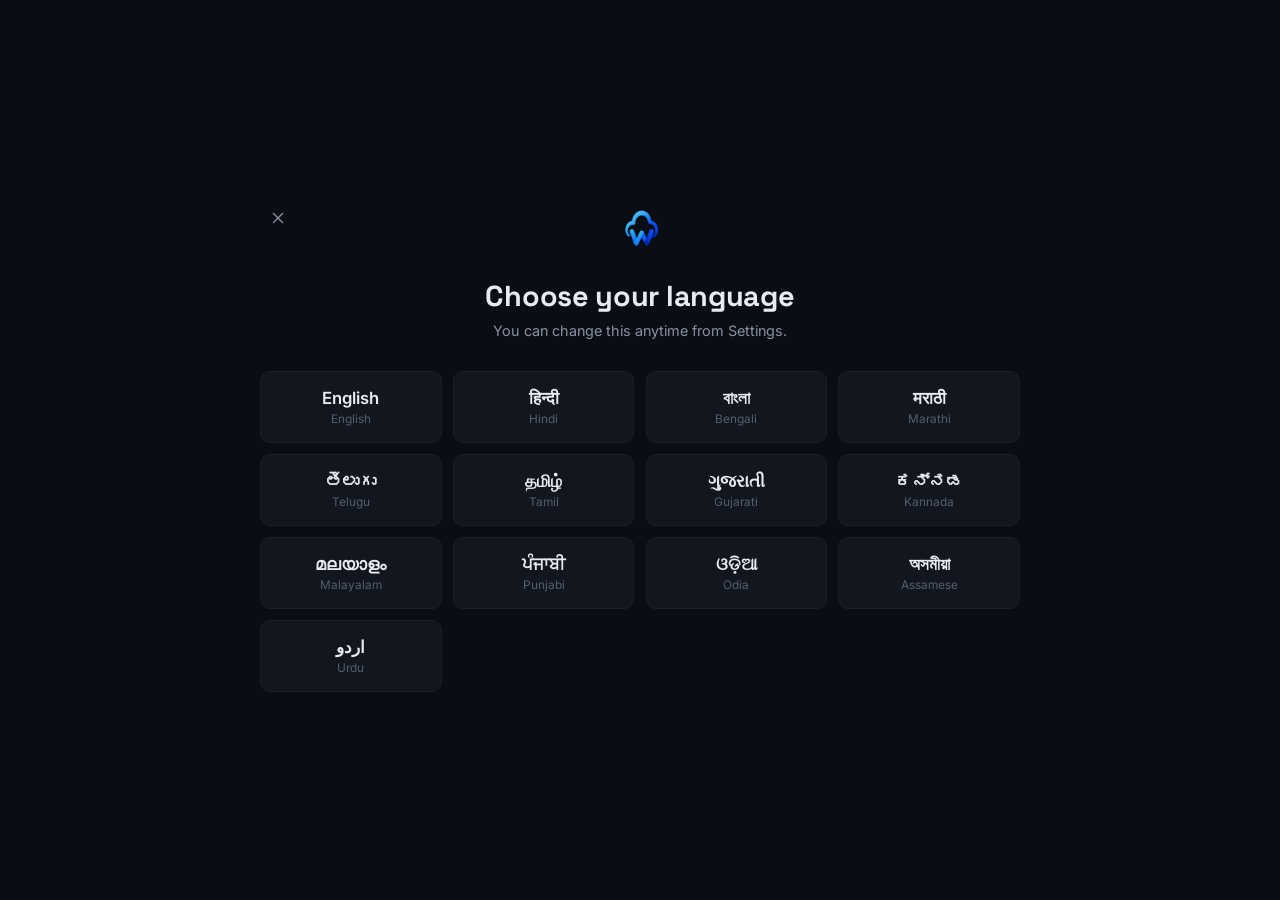
==== commit f5b65f42: "Fetch real time data" ====
--- a/index.html
+++ b/index.html
@@ -5,6 +5,10 @@
 <meta name="viewport" content="width=device-width, initial-scale=1.0, maximum-scale=1">
 <title>WeatherGPT — AI Weather Intelligence & Disaster Response</title>
 <link rel="icon" type="image/png" href="logo.png">
+<link rel="apple-touch-icon" href="icon-192.png">
+<link rel="manifest" href="manifest.json">
+<meta name="theme-color" content="#0b0f14">
+<meta name="description" content="Conversational weather intelligence, alerts, and emergency SOS tools that keep working with a weak connection.">
 <link rel="preconnect" href="https://fonts.googleapis.com">
 <link rel="preconnect" href="https://fonts.gstatic.com" crossorigin>
 <link href="https://fonts.googleapis.com/css2?family=Space+Grotesk:wght@400;500;600;700&family=Inter:wght@400;500;600;700;800&family=IBM+Plex+Mono:wght@400;500;600&display=swap" rel="stylesheet">
@@ -12,7 +16,6 @@
 </head>
 <body>
 
-<!-- ================= SPLASH / LOADING VIEW ================= -->
 <section class="view-splash" id="view-splash" aria-hidden="true">
   <div class="splash-inner">
     <img src="logo.png" alt="WeatherGPT" class="splash-logo">
@@ -253,7 +256,6 @@
   <circle cx="12" cy="12" r="2" /></symbol>
 </svg>
 
-<!-- ================= LANGUAGE GATE VIEW ================= -->
 <section class="view" id="view-language">
   <div class="lang-gate">
     <button class="icon-btn lang-gate-back" id="langGateBack" aria-label="Back" hidden><svg class="icon-md"><use href="#i-x"></use></svg></button>
@@ -264,7 +266,6 @@
   </div>
 </section>
 
-<!-- ================= LANDING VIEW ================= -->
 <section class="view" id="view-landing">
   <header class="nav">
     <div class="brand">
@@ -272,16 +273,19 @@
       <span class="brand-name">WeatherGPT</span>
     </div>
     <nav class="nav-links" id="navLinks">
-      <a href="#features" data-i18n="nav_platform">Platform</a>
-      <a href="#pillars" data-i18n="nav_intelligence">Intelligence</a>
-      <a href="#personas" data-i18n="nav_personas">Who it's for</a>
+      <div class="nav-links-primary">
+        <a href="#features" data-i18n="nav_platform">Platform</a>
+        <a href="#pillars" data-i18n="nav_intelligence">Intelligence</a>
+        <a href="#personas" data-i18n="nav_personas">Who it's for</a>
+      </div>
+      <div class="nav-links-cta">
+        <button class="btn btn-ghost" id="btnNavLogin" data-i18n="nav_login">Log in</button>
+        <button class="btn btn-primary" id="btnNavStart" data-i18n="nav_start">Get started</button>
+      </div>
     </nav>
-    <div class="nav-cta">
-      <button class="btn btn-ghost" id="btnNavLogin" data-i18n="nav_login">Log in</button>
-      <button class="btn btn-primary" id="btnNavStart" data-i18n="nav_start">Get started</button>
-    </div>
     <button class="icon-btn nav-hamburger" id="btnNavHamburger" aria-label="Open menu" aria-expanded="false" aria-controls="navLinks">
-      <svg class="icon-md"><use href="#i-menu"></use></svg>
+      <svg class="icon-md nav-hamburger-icon-menu"><use href="#i-menu"></use></svg>
+      <svg class="icon-md nav-hamburger-icon-close"><use href="#i-x"></use></svg>
     </button>
   </header>
 
@@ -292,7 +296,7 @@
       <p class="hero-sub" data-i18n="hero_sub">One conversational intelligence layer over radar, satellite, lightning, hydrology and emergency data — turning raw atmosphere into plain-language decisions for citizens, farmers, travelers, researchers and disaster command centres.</p>
       <div class="hero-actions">
         <button class="btn btn-primary btn-lg" id="btnHeroStart" data-i18n="hero_cta_start">Start with WeatherGPT</button>
-        <button class="btn btn-outline btn-lg" id="btnHeroDemo" data-i18n="hero_cta_demo">See it answer a question ↓</button>
+        <button class="btn btn-outline btn-lg" id="btnHeroDemo" data-i18n="hero_cta_demo">What is WeatherGPT? ↓</button>
       </div>
       <div class="hero-trust">
         <div><strong>4</strong><span data-i18n="hero_trust_1">Intelligence pillars</span></div>
@@ -389,7 +393,6 @@
   </footer>
 </section>
 
-<!-- ================= AUTH VIEW ================= -->
 <section class="view view-auth" id="view-auth" hidden>
   <div class="auth-shell">
     <div class="auth-side">
@@ -404,47 +407,85 @@
     </div>
     <div class="auth-panel">
 
-      <!-- Step 1: identifier -->
-      <div class="auth-step" id="step-identifier">
+            <div class="auth-step" id="step-identifier">
         <button class="auth-back" id="backToLanding" aria-label="Back">←</button>
         <h3 data-i18n="auth_welcome_title">Log in or sign up</h3>
         <p class="auth-hint" data-i18n="auth_welcome_sub">We'll send a one-time code to verify it's you — no password to remember.</p>
 
-        <div class="segmented" id="authModeSwitch">
-          <button class="seg-btn active" data-mode="phone" data-i18n="tab_phone">Phone</button>
-          <button class="seg-btn" data-mode="email" data-i18n="tab_email">Email</button>
-        </div>
-
-        <label class="field" id="phoneField">
-          <span>Mobile number</span>
-          <div class="input-with-prefix">
-            <span class="prefix">+91</span>
-            <input type="tel" id="inputPhone" inputmode="numeric" maxlength="10" placeholder="98765 43210" autocomplete="tel">
-          </div>
-        </label>
-
-        <label class="field" id="emailField" hidden>
-          <span>Email address</span>
-          <input type="email" id="inputEmail" placeholder="you@example.com" autocomplete="email">
-        </label>
-
-        <p class="field-error" id="identifierError" hidden></p>
-
-        <button class="btn btn-primary btn-block" id="btnSendOtp" data-i18n="btn_send_otp">Send OTP</button>
-
-        <div class="auth-divider"><span>or continue with</span></div>
-        <div class="social-row">
-          <button class="btn btn-social">Google</button>
-          <button class="btn btn-social">Apple</button>
-        </div>
-        <p class="auth-legal">By continuing you agree to WeatherGPT's Terms and acknowledge the Privacy Notice, including consent settings for SOS location sharing.</p>
-      </div>
-
-      <!-- Step 2: OTP -->
-      <div class="auth-step" id="step-otp" hidden>
+        <span class="field-label">Continue as</span>
+        <div class="segmented account-type-switch" id="accountTypeSwitch">
+          <button class="seg-btn active" data-account="citizen" type="button"><svg class="icon icon-sm"><use href="#i-users"></use></svg> Citizen</button>
+          <button class="seg-btn" data-account="official" type="button"><svg class="icon icon-sm"><use href="#i-landmark"></use></svg> Government Official</button>
+        </div>
+
+                <div id="citizenAuthFields">
+          <div class="segmented" id="authModeSwitch">
+            <button class="seg-btn active" data-mode="phone" data-i18n="tab_phone">Phone</button>
+            <button class="seg-btn" data-mode="email" data-i18n="tab_email">Email</button>
+          </div>
+
+          <label class="field" id="phoneField">
+            <span>Mobile number</span>
+            <div class="input-with-prefix">
+              <span class="prefix">+91</span>
+              <input type="tel" id="inputPhone" inputmode="numeric" maxlength="10" placeholder="98765 43210" autocomplete="tel">
+            </div>
+          </label>
+
+          <label class="field" id="emailField" hidden>
+            <span>Email address</span>
+            <input type="email" id="inputEmail" placeholder="you@example.com" autocomplete="email">
+          </label>
+
+          <p class="field-error" id="identifierError" hidden></p>
+
+          <button class="btn btn-primary btn-block" id="btnSendOtp" data-i18n="btn_send_otp">Send OTP</button>
+
+          <div class="auth-divider"><span>or continue with</span></div>
+          <div class="social-row">
+            <button class="btn btn-social">Google</button>
+            <button class="btn btn-social">Apple</button>
+          </div>
+          <p class="auth-legal">By continuing you agree to WeatherGPT's Terms and acknowledge the Privacy Notice, including consent settings for SOS location sharing.</p>
+        </div>
+
+                <div id="officialAuthFields" hidden>
+          <label class="field">
+            <span>Government Employee ID</span>
+            <input type="text" id="inputEmployeeId" placeholder="e.g. WB-DM-04821" autocomplete="off">
+          </label>
+
+          <label class="field">
+            <span>Official email address</span>
+            <input type="email" id="inputOfficialEmail" placeholder="name@nic.in" autocomplete="email">
+          </label>
+
+          <label class="field">
+            <span>Department</span>
+            <select id="inputDepartment">
+              <option value="Disaster Management">Disaster Management</option>
+              <option value="Meteorological Department">Meteorological Department</option>
+              <option value="District Administration">District Administration</option>
+              <option value="Municipal Corporation">Municipal Corporation</option>
+              <option value="Police">Police</option>
+              <option value="Fire &amp; Emergency Services">Fire &amp; Emergency Services</option>
+              <option value="NDRF / SDRF">NDRF / SDRF</option>
+              <option value="Other">Other</option>
+            </select>
+          </label>
+
+          <p class="field-error" id="officialIdentifierError" hidden></p>
+
+          <button class="btn btn-primary btn-block" id="btnSendOtpOfficial">Send verification code</button>
+
+          <p class="auth-legal">Access is limited to verified government and disaster-management accounts. Sign-in attempts are logged, and the Command Centre is only enabled after verification.</p>
+        </div>
+      </div>
+
+            <div class="auth-step" id="step-otp" hidden>
         <button class="auth-back" id="backToIdentifier" aria-label="Back">←</button>
-        <h3 data-i18n="otp_title">Enter the code</h3>
-        <p class="auth-hint">We sent a 6-digit code to <strong id="otpDestination">+91 98765 43210</strong>. <button class="link-btn" id="btnEditDestination">Edit</button></p>
+        <h3 data-i18n="otp_title" id="otpTitle">Enter the code</h3>
+        <p class="auth-hint"><span id="otpHintPrefix">We sent a 6-digit code to</span> <strong id="otpDestination">+91 98765 43210</strong>. <button class="link-btn" id="btnEditDestination">Edit</button></p>
 
         <div class="otp-row" id="otpRow">
           <input class="otp-box" maxlength="1" inputmode="numeric" autocomplete="one-time-code" data-i="0">
@@ -461,10 +502,9 @@
         <p class="resend-row">Didn't get it? <button class="link-btn" id="btnResend" disabled>Resend in <span id="resendTimer">30</span>s</button></p>
       </div>
 
-      <!-- Step 3: quick profile -->
-      <div class="auth-step" id="step-profile" hidden>
-        <h3 data-i18n="profile_title">A couple of quick things</h3>
-        <p class="auth-hint" data-i18n="profile_sub">This helps us personalize your home screen. You can change all of this later.</p>
+            <div class="auth-step" id="step-profile" hidden>
+        <h3 id="profileTitle" data-i18n="profile_title">A couple of quick things</h3>
+        <p class="auth-hint" id="profileSub" data-i18n="profile_sub">This helps us personalize your home screen. You can change all of this later.</p>
 
         <label class="field">
           <span data-i18n="label_name">What should we call you?</span>
@@ -472,17 +512,84 @@
         </label>
 
         <label class="field">
-          <span data-i18n="label_location">Primary location</span>
-          <input type="text" id="inputLocation" placeholder="e.g. Kolkata, West Bengal" value="Kolkata, West Bengal">
+          <span>State / Union Territory</span>
+          <select id="inputState">
+            <optgroup label="States">
+              <option value="Andhra Pradesh">Andhra Pradesh</option>
+              <option value="Arunachal Pradesh">Arunachal Pradesh</option>
+              <option value="Assam">Assam</option>
+              <option value="Bihar">Bihar</option>
+              <option value="Chhattisgarh">Chhattisgarh</option>
+              <option value="Goa">Goa</option>
+              <option value="Gujarat">Gujarat</option>
+              <option value="Haryana">Haryana</option>
+              <option value="Himachal Pradesh">Himachal Pradesh</option>
+              <option value="Jharkhand">Jharkhand</option>
+              <option value="Karnataka">Karnataka</option>
+              <option value="Kerala">Kerala</option>
+              <option value="Madhya Pradesh">Madhya Pradesh</option>
+              <option value="Maharashtra">Maharashtra</option>
+              <option value="Manipur">Manipur</option>
+              <option value="Meghalaya">Meghalaya</option>
+              <option value="Mizoram">Mizoram</option>
+              <option value="Nagaland">Nagaland</option>
+              <option value="Odisha">Odisha</option>
+              <option value="Punjab">Punjab</option>
+              <option value="Rajasthan">Rajasthan</option>
+              <option value="Sikkim">Sikkim</option>
+              <option value="Tamil Nadu">Tamil Nadu</option>
+              <option value="Telangana">Telangana</option>
+              <option value="Tripura">Tripura</option>
+              <option value="Uttar Pradesh">Uttar Pradesh</option>
+              <option value="Uttarakhand">Uttarakhand</option>
+              <option value="West Bengal" selected>West Bengal</option>
+            </optgroup>
+            <optgroup label="Union Territories">
+              <option value="Andaman and Nicobar Islands">Andaman and Nicobar Islands</option>
+              <option value="Chandigarh">Chandigarh</option>
+              <option value="Dadra and Nagar Haveli and Daman and Diu">Dadra and Nagar Haveli and Daman and Diu</option>
+              <option value="Delhi">Delhi (NCT)</option>
+              <option value="Jammu and Kashmir">Jammu and Kashmir</option>
+              <option value="Ladakh">Ladakh</option>
+              <option value="Lakshadweep">Lakshadweep</option>
+              <option value="Puducherry">Puducherry</option>
+            </optgroup>
+          </select>
         </label>
 
-        <span class="field-label" data-i18n="label_role">I'm mainly here as a</span>
-        <div class="role-grid" id="roleGrid">
-          <button class="role-card active" data-role="citizen"><svg class="icon"><use href="#i-home"></use></svg><span data-i18n="role_citizen">Citizen</span></button>
-          <button class="role-card" data-role="farmer"><svg class="icon"><use href="#i-wheat"></use></svg><span data-i18n="role_farmer">Farmer</span></button>
-          <button class="role-card" data-role="traveler"><svg class="icon"><use href="#i-plane"></use></svg><span data-i18n="role_traveler">Traveler</span></button>
-          <button class="role-card" data-role="researcher"><svg class="icon"><use href="#i-flask-conical"></use></svg><span data-i18n="role_researcher">Researcher</span></button>
-          <button class="role-card" data-role="official"><svg class="icon"><use href="#i-landmark"></use></svg><span data-i18n="role_official">Official</span></button>
+        <label class="field">
+          <span>City / Town</span>
+          <select id="inputCity"></select>
+        </label>
+
+                <div id="citizenPersonaSection">
+          <span class="field-label" data-i18n="label_role">I'm mainly here as a</span>
+          <div class="role-grid" id="roleGrid">
+            <button class="role-card active" type="button" data-role="citizen"><svg class="icon"><use href="#i-home"></use></svg><span data-i18n="role_citizen">Citizen</span></button>
+            <button class="role-card" type="button" data-role="student"><svg class="icon"><use href="#i-backpack"></use></svg><span data-i18n="role_student">Student</span></button>
+            <button class="role-card" type="button" data-role="parent"><svg class="icon"><use href="#i-users"></use></svg><span data-i18n="role_parent">Parent</span></button>
+            <button class="role-card" type="button" data-role="farmer"><svg class="icon"><use href="#i-wheat"></use></svg><span data-i18n="role_farmer">Farmer</span></button>
+            <button class="role-card" type="button" data-role="traveler"><svg class="icon"><use href="#i-plane"></use></svg><span data-i18n="role_traveler">Traveler</span></button>
+            <button class="role-card" type="button" data-role="fitness_trainer"><svg class="icon"><use href="#i-activity"></use></svg><span data-i18n="role_fitness_trainer">Fitness Trainer</span></button>
+            <button class="role-card" type="button" data-role="researcher"><svg class="icon"><use href="#i-flask-conical"></use></svg><span data-i18n="role_researcher">Researcher</span></button>
+            <button class="role-card" type="button" data-role="runner"><svg class="icon"><use href="#i-footprints"></use></svg><span data-i18n="role_runner">Runner</span></button>
+            <button class="role-card role-more" type="button" id="roleMoreToggle" aria-expanded="false"><svg class="icon i-chevron"><use href="#i-chevron-right"></use></svg><span>More</span></button>
+            <button class="role-card role-extra" type="button" data-role="beachgoer" hidden><svg class="icon"><use href="#i-waves"></use></svg><span data-i18n="role_beachgoer">Beachgoer</span></button>
+            <button class="role-card role-extra" type="button" data-role="event_planner" hidden><svg class="icon"><use href="#i-party-popper"></use></svg><span data-i18n="role_event_planner">Event Planner</span></button>
+            <button class="role-card role-extra" type="button" data-role="responder" hidden><svg class="icon"><use href="#i-siren"></use></svg><span data-i18n="role_responder">Responder</span></button>
+          </div>
+        </div>
+
+                <div id="officialProfileSection" hidden>
+          <label class="field">
+            <span>Designation / Rank</span>
+            <input type="text" id="inputDesignation" placeholder="e.g. District Disaster Management Officer">
+          </label>
+          <label class="field">
+            <span>Jurisdiction / Office</span>
+            <input type="text" id="inputJurisdiction" placeholder="e.g. Hooghly District Control Room">
+          </label>
+          <p class="auth-legal">Department: <strong id="officialDeptDisplay">—</strong> · Command Centre access will be enabled for this account.</p>
         </div>
 
         <button class="btn btn-primary btn-block" id="btnFinishProfile" data-i18n="btn_finish_profile">Enter WeatherGPT</button>
@@ -492,12 +599,10 @@
   </div>
 </section>
 
-<!-- ================= APP SHELL ================= -->
 <section class="view view-app" id="view-app" hidden>
   <div class="app-shell">
 
-    <!-- Mobile top bar -->
-    <div class="mobile-topbar">
+        <div class="mobile-topbar">
       <button class="icon-btn" id="btnOpenSidebar" aria-label="Open menu"><svg class="icon-md"><use href="#i-menu"></use></svg></button>
       <div class="brand small"><img src="logo.png" alt="WeatherGPT" class="brand-mark small"><span class="brand-name">WeatherGPT</span></div>
       <div class="mobile-topbar-actions">
@@ -508,8 +613,7 @@
 
     <div class="sidebar-scrim" id="sidebarScrim"></div>
 
-    <!-- Sidebar -->
-    <aside class="sidebar" id="sidebar">
+        <aside class="sidebar" id="sidebar">
       <div class="sidebar-head">
         <div class="brand"><img src="logo.png" alt="WeatherGPT" class="brand-mark"><span class="brand-name">WeatherGPT</span></div>
         <button class="icon-btn js-settings-trigger" id="btnSettingsSidebar" aria-label="Settings" aria-haspopup="true" aria-expanded="false"><svg class="icon-md"><use href="#i-settings"></use></svg></button>
@@ -545,11 +649,9 @@
       </button>
     </aside>
 
-    <!-- Main content -->
-    <main class="main">
-
-      <!-- ===== TODAY'S FORECAST ===== -->
-      <section class="panel" id="panel-today" hidden>
+        <main class="main">
+
+            <section class="panel" id="panel-today" hidden>
         <div class="panel-header">
           <div>
             <h1 id="homeGreeting">Good afternoon, Traveler</h1>
@@ -602,8 +704,7 @@
         <div class="alerts-preview" id="alertsPreview"></div>
       </section>
 
-      <!-- ===== CHAT ===== -->
-      <section class="panel panel-chat" id="panel-chat">
+            <section class="panel panel-chat" id="panel-chat">
         <div class="chat-container">
           <div class="chat-messages" id="chatMessages">
             <div class="chat-empty" id="chatEmpty">
@@ -620,9 +721,9 @@
           </div>
           <div class="chat-input-wrap">
             <div class="chat-input-bar">
-              <button class="icon-btn" id="btnVoice" title="Voice input"><svg class="icon-md"><use href="#i-mic"></use></svg></button>
+              <button class="icon-btn" id="btnVoice" title="Voice input" aria-label="Voice input"><svg class="icon-md"><use href="#i-mic"></use></svg></button>
               <textarea id="chatInput" placeholder="Type here" rows="1"></textarea>
-              <button class="icon-btn" id="btnLangChat" title="Language"><svg class="icon-md"><use href="#i-globe"></use></svg></button>
+              <button class="icon-btn" id="btnLangChat" title="Language" aria-label="Change language"><svg class="icon-md"><use href="#i-globe"></use></svg></button>
               <button class="send-btn" id="btnSend" aria-label="Send"><svg class="icon-sm"><use href="#i-send"></use></svg></button>
             </div>
             <p class="chat-disclaimer">WeatherGPT gives decision support based on available data — always follow official warnings during active emergencies.</p>
@@ -630,8 +731,7 @@
         </div>
       </section>
 
-      <!-- ===== MAP ===== -->
-      <section class="panel" id="panel-map" hidden>
+            <section class="panel" id="panel-map" hidden>
         <div class="panel-header">
           <div><h1 data-i18n="map_title">Map & Hazard Layers</h1><p class="muted">Radar, satellite, lightning, flood and SOS overlays for your region</p></div>
         </div>
@@ -659,8 +759,7 @@
         </div>
       </section>
 
-      <!-- ===== ALERTS ===== -->
-      <section class="panel" id="panel-alerts" hidden>
+            <section class="panel" id="panel-alerts" hidden>
         <div class="panel-header">
           <div><h1 data-i18n="alerts_title">Alerts & Warnings</h1><p class="muted" data-i18n="alerts_sub">Official warnings, watches and personalized advisories</p></div>
         </div>
@@ -673,8 +772,7 @@
         <div class="alert-list" id="alertList"></div>
       </section>
 
-      <!-- ===== PLAN ===== -->
-      <section class="panel" id="panel-plan" hidden>
+            <section class="panel" id="panel-plan" hidden>
         <div class="panel-header">
           <div><h1 data-i18n="plan_title">Plan</h1><p class="muted" data-i18n="plan_sub">Weather-aware tools for travel, farming, fitness and events</p></div>
         </div>
@@ -754,8 +852,7 @@
         </div>
       </section>
 
-      <!-- ===== CLIMATE / RESEARCH ===== -->
-      <section class="panel" id="panel-climate" hidden>
+            <section class="panel" id="panel-climate" hidden>
         <div class="panel-header">
           <div><h1 data-i18n="climate_title">Climate & Research</h1><p class="muted" data-i18n="climate_sub">Historical trends, anomalies and model access</p></div>
         </div>
@@ -776,8 +873,7 @@
         </div>
       </section>
 
-      <!-- ===== COMMAND CENTRE (official role) ===== -->
-      <section class="panel" id="panel-command" hidden>
+            <section class="panel" id="panel-command" hidden>
         <div class="panel-header">
           <div><h1 data-i18n="command_title">Emergency Command Centre</h1><p class="muted" data-i18n="command_sub">Situation overview for authorized disaster-management officers</p></div>
           <span class="role-tag"><svg class="icon-sm"><use href="#i-landmark"></use></svg> <span data-i18n="restricted_note_command">Official view</span></span>
@@ -797,8 +893,7 @@
         </div>
       </section>
 
-      <!-- ===== SOS ===== -->
-      <section class="panel panel-sos" id="panel-sos" hidden>
+            <section class="panel panel-sos" id="panel-sos" hidden>
         <div class="sos-shell">
           <div class="sos-main" id="sosMain">
             <p class="sos-eyebrow" data-i18n="sos_title">EMERGENCY SOS</p>
@@ -836,22 +931,40 @@
         </div>
       </section>
 
-      <!-- ===== PROFILE ===== -->
-      <section class="panel" id="panel-profile" hidden>
+            <section class="panel" id="panel-profile" hidden>
         <div class="panel-header"><div><h1 data-i18n="profile_settings_title">Profile & Settings</h1><p class="muted">Preferences, accessibility and consent</p></div></div>
 
         <div class="profile-grid">
           <div class="settings-card">
             <h4>About you</h4>
             <label class="field"><span data-i18n="label_full_name">Name</span><input type="text" id="settingName"></label>
-            <label class="field"><span data-i18n="label_location">Primary location</span><input type="text" id="settingLocation"></label>
+            <label class="field"><span data-i18n="label_location">Primary location</span>
+              <div class="location-search-box">
+                <input type="text" id="settingLocation" placeholder="Search any city…" autocomplete="off">
+              </div>
+              <div id="settingLocationResults" class="location-search-results" hidden></div>
+            </label>
             <span class="field-label" data-i18n="label_role_pref">Role</span>
             <div class="role-grid" id="settingRoleGrid">
               <button class="role-card" data-role="citizen"><svg class="icon"><use href="#i-home"></use></svg><span data-i18n="role_citizen">Citizen</span></button>
+              <button class="role-card" data-role="student"><svg class="icon"><use href="#i-backpack"></use></svg><span data-i18n="role_student">Student</span></button>
+              <button class="role-card" data-role="parent"><svg class="icon"><use href="#i-users"></use></svg><span data-i18n="role_parent">Parent</span></button>
               <button class="role-card" data-role="farmer"><svg class="icon"><use href="#i-wheat"></use></svg><span data-i18n="role_farmer">Farmer</span></button>
               <button class="role-card" data-role="traveler"><svg class="icon"><use href="#i-plane"></use></svg><span data-i18n="role_traveler">Traveler</span></button>
+              <button class="role-card" data-role="fitness_trainer"><svg class="icon"><use href="#i-activity"></use></svg><span data-i18n="role_fitness_trainer">Fitness Trainer</span></button>
               <button class="role-card" data-role="researcher"><svg class="icon"><use href="#i-flask-conical"></use></svg><span data-i18n="role_researcher">Researcher</span></button>
-              <button class="role-card" data-role="official"><svg class="icon"><use href="#i-landmark"></use></svg><span data-i18n="role_official">Official</span></button>
+              <button class="role-card" data-role="runner"><svg class="icon"><use href="#i-footprints"></use></svg><span data-i18n="role_runner">Runner</span></button>
+              <button class="role-card" data-role="beachgoer"><svg class="icon"><use href="#i-waves"></use></svg><span data-i18n="role_beachgoer">Beachgoer</span></button>
+              <button class="role-card" data-role="event_planner"><svg class="icon"><use href="#i-party-popper"></use></svg><span data-i18n="role_event_planner">Event Planner</span></button>
+              <button class="role-card" data-role="responder"><svg class="icon"><use href="#i-siren"></use></svg><span data-i18n="role_responder">Responder</span></button>
+            </div>
+            <div class="settings-card" id="officialAccountInfo" hidden style="margin-top:12px; padding:0;">
+              <p class="muted small"><svg class="icon-sm"><use href="#i-landmark"></use></svg> Government Official account — full access including Command Centre.</p>
+              <div class="context-grid">
+                <div><small>Department</small><strong id="officialAccountDept">—</strong></div>
+                <div><small>Designation</small><strong id="officialAccountDesignation">—</strong></div>
+                <div><small>Jurisdiction</small><strong id="officialAccountJurisdiction">—</strong></div>
+              </div>
             </div>
           </div>
 
@@ -907,16 +1020,18 @@
   </div>
 </section>
 
-<!-- Toast -->
 <div class="toast" id="toast"></div>
 
-<!-- Location switcher popover -->
 <div class="popover" id="locationPopover" hidden>
   <p class="popover-title">Switch location</p>
+  <div class="location-search-box">
+    <input type="text" id="locationSearchInput" placeholder="Search any city…" autocomplete="off" aria-label="Search for a city">
+  </div>
+  <div id="locationSearchResults" class="location-search-results" hidden></div>
+  <p class="popover-title" id="savedLocationsLabel">Saved</p>
   <div id="locationPopoverList"></div>
 </div>
 
-<!-- Quick settings popover -->
 <div class="popover settings-popover" id="settingsPopover" hidden role="menu" aria-label="Settings">
   <p class="popover-title">Settings</p>
 
@@ -939,6 +1054,8 @@
   </button>
 </div>
 
+<script src="data.js"></script>
+<script src="weather-api.js"></script>
 <script src="app.js"></script>
 </body>
 </html>
--- a/style.css
+++ b/style.css
@@ -1,6 +1,4 @@
-/* =========================================================
-   WEATHERGPT — DESIGN TOKENS
-   ========================================================= */
+
 :root{
   --bg: #0a0d13;
   --bg-1: #0d1119;
@@ -35,9 +33,6 @@
   --shadow-sm: 0 6px 16px -8px rgba(0,0,0,.4);
 }
 
-/* =========================================================
-   ICONS (inline SVG sprite, replaces emoji glyphs)
-   ========================================================= */
 .icon, .icon-sm, .icon-md, .icon-lg, .icon-xl{
   display:inline-block; flex-shrink:0; fill:none; stroke:currentColor;
   stroke-width:1.8; stroke-linecap:round; stroke-linejoin:round;
@@ -60,7 +55,7 @@
 .icon-tile.safe{ color:var(--safe); }
 
 *{box-sizing:border-box;}
-html,body{margin:0;padding:0;}
+html,body{margin:0;padding:0;max-width:100%;overflow-x:hidden;}
 body{
   background:var(--bg);
   color:var(--text);
@@ -72,6 +67,7 @@
   --bg:#f5f6f9; --bg-1:#ffffff; --bg-2:#eef0f4; --bg-3:#e5e8ee;
   --panel:#ffffff; --panel-hover:#f3f4f7; --border:#dde1e8; --border-soft:#e7e9ef;
   --text:#171a22; --text-dim:#565e6f; --text-faint:#8991a3;
+  --accent-dim:#dcedf5;
 }
 body.large-text{ font-size:18px; }
 body.high-contrast{ --border:#4a5a8a; --text-dim:#c4cee6; }
@@ -91,9 +87,6 @@
 
 .view[hidden]{ display:none !important; }
 
-/* =========================================================
-   SPLASH / LOADING SCREEN
-   ========================================================= */
 .view-splash{
   position:fixed; inset:0; z-index:9999; display:flex; align-items:center; justify-content:center;
   background:var(--bg); opacity:1; transition:opacity .45s ease;
@@ -116,9 +109,6 @@
 body.reduced-motion .splash-name{ animation:none; opacity:1; }
 body.reduced-motion .view-splash{ transition:none; }
 
-/* =========================================================
-   LANGUAGE GATE
-   ========================================================= */
 #view-language{ min-height:100vh; display:flex; align-items:center; justify-content:center; padding:3rem 1.5rem; }
 .lang-gate{ position:relative; max-width:760px; width:100%; text-align:center; }
 .lang-gate-back{ position:absolute; top:-8px; left:0; }
@@ -134,9 +124,6 @@
 .lang-native{ font-size:1.05rem; font-weight:600; color:var(--text); }
 .lang-english{ font-size:.74rem; color:var(--text-faint); }
 
-/* =========================================================
-   BRAND / RADAR MARK
-   ========================================================= */
 .brand{ display:flex; align-items:center; gap:10px; }
 .brand-name{ font-family:var(--font-display); font-weight:700; font-size:1.15rem; letter-spacing:-.02em; }
 .brand.small .brand-name{ font-size:1rem; }
@@ -147,9 +134,6 @@
 .brand-mark.small{ width:25px; height:25px; }
 @keyframes spin{ to{ transform:rotate(360deg); } }
 
-/* =========================================================
-   BUTTONS / FIELDS (shared)
-   ========================================================= */
 .btn{
   border:1px solid transparent; border-radius:var(--radius-sm); padding:.62rem 1.1rem;
   font-weight:600; font-size:.88rem; display:inline-flex; align-items:center; justify-content:center; gap:.45rem;
@@ -200,20 +184,22 @@
 
 .badge{ background:var(--danger); color:#fff; font-size:.68rem; font-weight:700; border-radius:var(--radius-full); padding:.1rem .45rem; margin-left:auto; line-height:1.5; }
 
-/* =========================================================
-   LANDING
-   ========================================================= */
 .nav{
-  display:flex; align-items:center; justify-content:space-between; padding:1.1rem 4vw;
+  display:flex; align-items:center; justify-content:space-between; gap:1.5rem; padding:1.1rem 4vw;
   max-width:1400px; margin:0 auto; position:sticky; top:0; z-index:50;
   backdrop-filter:blur(10px); background:rgba(10,13,19,.78); border-bottom:1px solid var(--border-soft);
 }
 body.light-theme .nav{ background:rgba(245,246,249,.85); }
-.nav-links{ display:flex; gap:2rem; }
-.nav-links a{ text-decoration:none; color:var(--text-dim); font-weight:600; font-size:.92rem; }
-.nav-links a:hover{ color:var(--text); }
-.nav-cta{ display:flex; gap:.6rem; }
-.nav-hamburger{ display:none; }
+.brand{ flex-shrink:0; }
+.nav-links{ display:flex; align-items:center; gap:2.4rem; min-width:0; }
+.nav-links-primary{ display:flex; align-items:center; gap:2rem; }
+.nav-links-primary a{ text-decoration:none; color:var(--text-dim); font-weight:600; font-size:.92rem; white-space:nowrap; }
+.nav-links-primary a:hover{ color:var(--text); }
+.nav-links-cta{ display:flex; align-items:center; gap:.6rem; flex-shrink:0; }
+.nav-hamburger{ display:none; flex-shrink:0; position:relative; }
+.nav-hamburger-icon-close{ display:none; }
+.nav-hamburger.open .nav-hamburger-icon-menu{ display:none; }
+.nav-hamburger.open .nav-hamburger-icon-close{ display:inline-block; }
 
 .hero{
   display:grid; grid-template-columns:1.1fr .9fr; gap:3rem; align-items:center;
@@ -298,11 +284,8 @@
 .landing-footer .brand{ justify-content:center; margin-bottom:.4rem; }
 .copyright{ opacity:.7; }
 
-/* =========================================================
-   AUTH
-   ========================================================= */
-.view-auth{ min-height:100vh; display:flex; }
-.auth-shell{ display:grid; grid-template-columns:1fr 1fr; width:100%; min-height:100vh; }
+.view-auth{ min-height:100vh; min-height:100dvh; display:flex; }
+.auth-shell{ display:grid; grid-template-columns:1fr 1fr; width:100%; min-width:0; min-height:100vh; min-height:100dvh; }
 .auth-side{
   background:radial-gradient(circle at 20% 20%, #121722, var(--bg) 60%);
   border-right:1px solid var(--border-soft);
@@ -313,8 +296,8 @@
 .auth-points{ list-style:none; padding:0; margin-top:1rem; display:flex; flex-direction:column; gap:.8rem; color:var(--text-dim); font-size:.88rem; }
 .auth-points li{ display:flex; align-items:center; gap:.65rem; }
 
-.auth-panel{ display:flex; align-items:center; justify-content:center; padding:3rem 2rem; }
-.auth-step{ width:100%; max-width:400px; position:relative; }
+.auth-panel{ display:flex; align-items:center; justify-content:center; padding:3rem 2rem; min-width:0; width:100%; }
+.auth-step{ width:100%; max-width:400px; min-width:0; position:relative; }
 .auth-step h3{ font-size:1.5rem; margin-bottom:.5rem; }
 .auth-hint{ color:var(--text-dim); font-size:.9rem; margin-bottom:1.6rem; line-height:1.5; }
 .auth-back{ background:none; border:1px solid var(--border); border-radius:8px; width:34px; height:34px; color:var(--text); margin-bottom:1.2rem; }
@@ -341,13 +324,15 @@
 .resend-row .link-btn:disabled{ color:var(--text-faint); text-decoration:none; }
 
 .role-grid{ display:grid; grid-template-columns:repeat(3,1fr); gap:.6rem; margin-bottom:1.6rem; }
+.role-grid[hidden]{ display:none !important; }
 .role-card{ background:var(--bg-2); border:1px solid var(--border); border-radius:var(--radius); padding:.9rem .5rem; display:flex; flex-direction:column; align-items:center; gap:.5rem; font-size:.78rem; font-weight:600; color:var(--text-dim); }
+.role-card[hidden]{ display:none !important; }
 .role-card .icon{ width:18px; height:18px; }
 .role-card.active{ border-color:var(--accent); color:var(--accent); background:rgba(75,172,206,.08); }
-
-/* =========================================================
-   APP SHELL
-   ========================================================= */
+.role-card.role-more{ border-style:dashed; color:var(--text-faint); background:transparent; }
+.role-card.role-more .icon{ transition:transform .15s ease; }
+.role-card.role-more[aria-expanded="true"] .icon{ transform:rotate(90deg); }
+
 .app-shell{ display:flex; height:100vh; height:100dvh; overflow:hidden; }
 
 .mobile-topbar{ display:none; }
@@ -375,6 +360,7 @@
 .side-link.active{ background:var(--bg-2); color:var(--accent); }
 .side-link.sos-link{ color:var(--danger); }
 .side-link.sos-link:hover{ background:var(--danger-dim); }
+.side-link[hidden]{ display:none !important; }
 
 .chat-history{ flex:1; overflow-y:auto; margin-top:.4rem; min-height:60px; }
 .side-section-label{ font-size:.72rem; text-transform:uppercase; letter-spacing:.06em; color:var(--text-faint); padding:.4rem .7rem; }
@@ -398,9 +384,8 @@
 .section-row{ display:flex; align-items:center; justify-content:space-between; margin:1.8rem 0 .8rem; }
 .section-row h3{ font-size:1.02rem; }
 
-/* ---- Home hero weather card ---- */
 .hero-weather-card{
-  background:linear-gradient(135deg, #101520, #0c0f16 70%);
+  background:linear-gradient(135deg, var(--bg-2), var(--bg-1) 70%);
   border:1px solid var(--border-soft); border-radius:var(--radius-lg); padding:1.7rem 2rem;
   display:flex; flex-wrap:wrap; gap:1.6rem; justify-content:space-between; align-items:center;
   box-shadow:var(--shadow-sm);
@@ -445,7 +430,6 @@
 
 .alerts-preview{ display:flex; flex-direction:column; gap:.6rem; }
 
-/* ---- Alert cards ---- */
 .alert-card{ display:flex; gap:.9rem; align-items:flex-start; background:var(--panel); border:1px solid var(--border-soft); border-left:3px solid var(--warn); border-radius:var(--radius); padding:1rem 1.1rem; }
 .alert-card.sev-warning{ border-left-color:var(--danger); }
 .alert-card.sev-watch{ border-left-color:var(--warn); }
@@ -460,7 +444,6 @@
 .tab.active{ background:var(--accent); color:#04141c; border-color:var(--accent); }
 .alert-list{ display:flex; flex-direction:column; gap:.8rem; }
 
-/* ---- Chat ---- */
 .panel-chat{ padding:0; display:flex; flex-direction:column; height:100%; }
 .chat-container{ display:flex; flex-direction:column; height:100%; max-width:820px; margin:0 auto; width:100%; }
 .chat-messages{ flex:1; overflow-y:auto; padding:2rem 1.4rem 1rem; display:flex; flex-direction:column; gap:1.3rem; }
@@ -503,7 +486,6 @@
 .send-btn:disabled{ opacity:.4; }
 .chat-disclaimer{ text-align:center; font-size:.72rem; color:var(--text-faint); margin-top:.6rem; }
 
-/* ---- Map ---- */
 .map-toolbar{ display:flex; gap:.6rem; margin-bottom:1rem; flex-wrap:wrap; }
 .layer-chip{ display:inline-flex; align-items:center; gap:.4rem; background:var(--bg-2); border:1px solid var(--border); border-radius:var(--radius-full); padding:.5rem 1rem; font-size:.82rem; font-weight:600; color:var(--text-dim); }
 .layer-chip.active{ background:rgba(75,172,206,.12); border-color:var(--accent); color:var(--accent); }
@@ -519,7 +501,6 @@
 .map-side-panel h4{ margin-bottom:.5rem; font-size:.95rem; }
 .map-side-panel p{ color:var(--text-dim); font-size:.87rem; line-height:1.6; }
 
-/* ---- Plan tools ---- */
 .tool-tabs{ display:flex; gap:.5rem; flex-wrap:wrap; margin-bottom:1.4rem; }
 .tool-tab{ display:inline-flex; align-items:center; gap:.4rem; background:var(--bg-2); border:1px solid var(--border); border-radius:var(--radius-full); padding:.55rem 1.1rem; font-size:.84rem; font-weight:600; color:var(--text-dim); }
 .tool-tab.active{ background:var(--accent); color:#04141c; border-color:var(--accent); }
@@ -546,7 +527,6 @@
 .result-tag.warn{ color:var(--warn); border-color:rgba(201,143,78,.3); }
 .result-tag.bad{ color:var(--danger); border-color:rgba(201,85,106,.3); }
 
-/* ---- Event planner result ---- */
 .event-summary{ display:flex; align-items:center; justify-content:space-between; gap:1rem; flex-wrap:wrap; margin-bottom:1.1rem; }
 .event-summary-main{ display:flex; align-items:center; gap:.9rem; }
 .event-summary-main h4{ margin:0; font-size:1.08rem; }
@@ -577,7 +557,6 @@
 .day-compare-card .dc-rain{ font-size:.74rem; color:var(--text-faint); margin-top:.2rem; }
 .day-compare-card .dc-best-tag{ position:absolute; top:-9px; left:50%; transform:translateX(-50%); background:var(--safe); color:#041a10; font-size:.62rem; font-weight:700; padding:.12rem .55rem; border-radius:var(--radius-full); text-transform:uppercase; letter-spacing:.03em; }
 
-/* ---- Climate ---- */
 .climate-controls{ display:flex; gap:1rem; margin-bottom:1.2rem; flex-wrap:wrap; }
 .climate-controls .field{ margin-bottom:0; min-width:200px; }
 .chart-card{ background:var(--panel); border:1px solid var(--border-soft); border-radius:var(--radius); padding:1.3rem; margin-bottom:1.2rem; }
@@ -587,7 +566,6 @@
 .climate-stat span{ font-size:.78rem; color:var(--text-faint); }
 .climate-note{ font-size:.78rem; color:var(--text-faint); background:var(--bg-1); border:1px solid var(--border-soft); border-radius:10px; padding:.8rem 1rem; font-family:var(--font-mono); line-height:1.6; }
 
-/* ---- Command Centre ---- */
 .command-stats{ display:grid; grid-template-columns:repeat(auto-fit,minmax(160px,1fr)); gap:.9rem; margin-bottom:1.4rem; }
 .cstat{ background:var(--panel); border:1px solid var(--border-soft); border-radius:12px; padding:1rem 1.1rem; }
 .cstat strong{ display:block; font-family:var(--font-mono); font-size:1.5rem; }
@@ -613,7 +591,6 @@
 .underserved-row{ display:flex; align-items:center; justify-content:space-between; gap:.8rem; background:var(--panel); border:1px solid var(--border-soft); border-radius:var(--radius-sm); padding:.55rem .9rem; font-size:.81rem; color:var(--text-dim); }
 .underserved-row .icon{ color:var(--warn); flex-shrink:0; }
 
-/* ---- SOS ---- */
 .panel-sos{ display:flex; align-items:center; justify-content:center; min-height:calc(100vh - 4rem); }
 .sos-shell{ display:grid; grid-template-columns:1fr 1fr; gap:3rem; max-width:1000px; width:100%; align-items:center; }
 .sos-main{ text-align:center; }
@@ -651,7 +628,6 @@
 .context-grid div small{ display:block; color:var(--text-faint); font-size:.7rem; text-transform:uppercase; }
 .context-grid div strong{ font-family:var(--font-mono); font-size:.85rem; }
 
-/* ---- Profile ---- */
 .profile-grid{ display:grid; grid-template-columns:repeat(2,1fr); gap:1.2rem; }
 .settings-card{ background:var(--panel); border:1px solid var(--border-soft); border-radius:var(--radius); padding:1.4rem 1.5rem; }
 .settings-card h4{ margin-bottom:1rem; font-size:1rem; }
@@ -676,9 +652,6 @@
 .add-location-row{ display:flex; gap:.6rem; }
 .add-location-row input{ flex:1; background:var(--bg-2); border:1px solid var(--border); border-radius:var(--radius-sm); padding:.55rem .8rem; color:var(--text); }
 
-/* =========================================================
-   TOAST / POPOVER
-   ========================================================= */
 .toast{
   position:fixed; bottom:24px; left:50%; transform:translate(-50%, 20px); background:var(--panel);
   border:1px solid var(--border); color:var(--text); padding:.75rem 1.2rem; border-radius:var(--radius); font-size:.86rem;
@@ -688,6 +661,19 @@
 
 .popover{ position:fixed; background:var(--panel); border:1px solid var(--border); border-radius:var(--radius); padding:.8rem; box-shadow:var(--shadow); z-index:400; min-width:220px; }
 .popover-title{ font-size:.73rem; text-transform:uppercase; letter-spacing:.03em; color:var(--text-faint); padding:.2rem .4rem .5rem; }
+.location-search-box{ position:relative; margin-bottom:.4rem; }
+.location-search-box input{
+  width:100%; background:var(--bg-2); border:1px solid var(--border); border-radius:var(--radius-sm);
+  padding:.55rem .8rem; color:var(--text); font-size:.86rem; font-family:inherit;
+}
+.location-search-box input:focus{ border-color:var(--accent); outline:none; }
+.location-search-results{
+  max-height:220px; overflow-y:auto; margin-bottom:.5rem; border:1px solid var(--border-soft);
+  border-radius:var(--radius-sm); background:var(--bg-2);
+}
+.location-search-results button.loc-item{ border-radius:0; }
+.location-search-results .loc-empty,
+.location-search-results .loc-loading{ padding:.6rem .8rem; font-size:.82rem; color:var(--text-faint); }
 .popover button.loc-item{ display:flex; align-items:center; gap:.55rem; width:100%; text-align:left; background:none; border:none; color:var(--text); padding:.5rem .6rem; border-radius:var(--radius-sm); font-size:.86rem; }
 .popover button.loc-item:hover{ background:var(--bg-2); }
 .popover button.loc-item .icon{ color:var(--text-faint); flex-shrink:0; }
@@ -708,9 +694,6 @@
 
 .sidebar-scrim{ display:none; }
 
-/* =========================================================
-   RESPONSIVE
-   ========================================================= */
 @media (max-width: 1080px){
   .hero{ grid-template-columns:1fr; }
   .hero-visual{ order:-1; min-height:320px; }
@@ -724,20 +707,24 @@
 }
 
 @media (max-width: 760px){
-  .nav{ padding:1rem 5vw; position:relative; flex-wrap:wrap; }
-  .nav-hamburger{ display:flex; order:3; }
-  .nav-cta{ order:2; margin-left:auto; margin-right:.4rem; }
+  .nav{ padding:.9rem 5vw; position:relative; }
+  .nav-hamburger{ display:flex; }
   .nav-links{
-    display:flex; flex-direction:column; gap:0; order:4;
+    display:flex; flex-direction:column; align-items:stretch; gap:0;
     position:absolute; top:100%; left:0; right:0; width:100%;
     background:var(--bg-1); border-bottom:1px solid var(--border-soft);
-    padding:.4rem 5vw 1rem; box-shadow:0 16px 28px rgba(0,0,0,.35);
+    padding:.4rem 5vw 1.2rem; box-shadow:0 16px 28px rgba(0,0,0,.35);
     max-height:0; overflow:hidden; opacity:0; pointer-events:none;
-    transition:max-height .25s ease, opacity .2s ease;
+    transition:max-height .3s ease, opacity .2s ease;
   }
-  .nav-links.open{ max-height:260px; opacity:1; pointer-events:auto; }
-  .nav-links a{ padding:.8rem 0; border-bottom:1px solid var(--border-soft); }
-  .nav-links a:last-child{ border-bottom:none; }
+  .nav-links.open{ max-height:420px; opacity:1; pointer-events:auto; }
+  .nav-links-primary{ flex-direction:column; align-items:stretch; gap:0; }
+  .nav-links-primary a{ padding:.9rem 0; border-bottom:1px solid var(--border-soft); }
+  .nav-links-cta{
+    flex-direction:column; align-items:stretch; gap:.6rem;
+    margin-top:1rem; padding-top:1rem; border-top:1px solid var(--border-soft);
+  }
+  .nav-links-cta .btn{ width:100%; padding:.85rem 1.1rem; }
   .hero{ padding:2rem 5vw 3rem; }
   .hero-copy{ order:-1; }
   .hero-visual{ order:0; }
@@ -753,13 +740,12 @@
   .sos-mini{ background:var(--danger); color:#fff; border-radius:var(--radius-full); width:auto; padding:.35rem .8rem; font-size:.72rem; font-weight:700; }
   .mobile-topbar-actions{ display:flex; align-items:center; gap:.4rem; flex-shrink:0; }
 
-  /* Fixed-height column shell: topbar + one scrolling panel at a time.
-     Keeps chat's input bar pinned and stops the previous panel from
-     lingering underneath the one that just opened. */
+  
   .app-shell{ flex-direction:column; height:100vh; height:100dvh; overflow:hidden; }
   .sidebar{
     position:fixed; top:0; left:0; bottom:0; z-index:80; transform:translateX(-100%);
     transition:transform .25s ease; box-shadow:30px 0 60px rgba(0,0,0,.4); width:82vw; max-width:300px;
+    height:auto;
   }
   .sidebar.open{ transform:translateX(0); }
   .sidebar-head .brand{ display:none; }
@@ -782,12 +768,71 @@
 
   .map-stage{ height:340px; }
   .map-side-panel{ margin-bottom:1rem; }
+  .map-time-slider{ width:calc(100% - 2rem); max-width:340px; justify-content:space-between; }
+  .map-time-slider input{ width:auto; flex:1; min-width:0; }
 
   .sos-shell{ gap:1.6rem; }
   .sos-button{ width:130px; height:130px; font-size:1.2rem; }
 
-  .auth-panel{ padding:2rem 1.2rem; }
+  .auth-panel{ padding:1.5rem 1.25rem; align-items:center; }
   .role-grid{ grid-template-columns:repeat(2,1fr); }
 
   .otp-box{ font-size:1.1rem; }
-}
+
+  
+  #step-profile{ width:100%; }
+  #step-profile h3{ font-size:1.2rem; margin-bottom:.3rem; }
+  #step-profile .auth-hint{ font-size:.8rem; margin-bottom:1rem; line-height:1.45; }
+  #step-profile .field{ margin-bottom:.7rem; gap:.35rem; }
+  #step-profile .field span{ font-size:.74rem; }
+  #step-profile .field input,
+  #step-profile .field select{ padding:.6rem .75rem; font-size:.9rem; border-radius:10px; }
+  #step-profile .field-label{ font-size:.74rem; margin:.1rem 0 .5rem; }
+
+  
+  #step-profile .role-grid{ grid-template-columns:repeat(3,1fr); gap:.5rem; margin-bottom:1rem; }
+  #step-profile .role-card{
+    padding:.65rem .3rem; font-size:.68rem; gap:.35rem; border-radius:12px;
+    line-height:1.15; text-align:center; word-break:break-word;
+  }
+  #step-profile .role-card .icon{ width:16px; height:16px; }
+
+  #officialProfileSection .field{ margin-bottom:.7rem; }
+  #officialProfileSection .auth-legal{ font-size:.72rem; margin-top:.4rem; }
+
+  #step-profile .btn-block{ padding:.75rem 1.1rem; font-size:.92rem; margin-top:.2rem; }
+
+  .event-weather-row{ grid-template-columns:repeat(2,1fr); gap:1rem .8rem; }
+  .day-compare{ grid-template-columns:1fr; gap:.6rem; }
+  .day-compare-card{ display:flex; align-items:center; justify-content:space-between; text-align:left; padding:.75rem 1rem; }
+  .day-compare-card .dc-label{ margin-bottom:0; width:70px; flex-shrink:0; }
+  .day-compare-card .dc-icon{ margin-bottom:0; }
+  .day-compare-card .dc-best-tag{ position:static; transform:none; margin-left:auto; }
+
+  .tool-form{ padding:1.1rem 1.2rem; gap:.9rem; }
+  .tool-form .field, .climate-controls .field{ min-width:0; flex:1 1 100%; }
+  .climate-controls{ gap:.8rem; }
+
+  .settings-row{ flex-wrap:wrap; row-gap:.5rem; }
+
+  .icon-btn{ width:40px; height:40px; }
+  .btn:not(.btn-lg):not(.nav-links-cta .btn){ padding:.68rem 1.1rem; }
+}
+
+@media (max-width: 420px){
+  .hero-actions{ flex-direction:column; align-items:stretch; }
+  .hero-actions .btn{ width:100%; }
+  .hero-trust{ justify-content:space-between; gap:.8rem; }
+  .otp-row{ gap:.4rem; }
+  .social-row{ flex-direction:column; }
+  .eyebrow{ letter-spacing:.06em; font-size:.72rem; }
+  .role-grid{ grid-template-columns:1fr 1fr; gap:.5rem; }
+  .command-stats, .climate-stats{ grid-template-columns:1fr 1fr; }
+  .event-weather-row{ grid-template-columns:1fr 1fr; }
+  .sos-cancel-row{ flex-direction:column; align-items:stretch; text-align:center; }
+}
+
+@media (max-width: 760px) and (max-height: 640px){
+  .view-auth{ min-height:100vh; height:100dvh; overflow-y:auto; align-items:flex-start; }
+  .auth-panel{ min-height:100dvh; padding:1rem 1.2rem; }
+}
